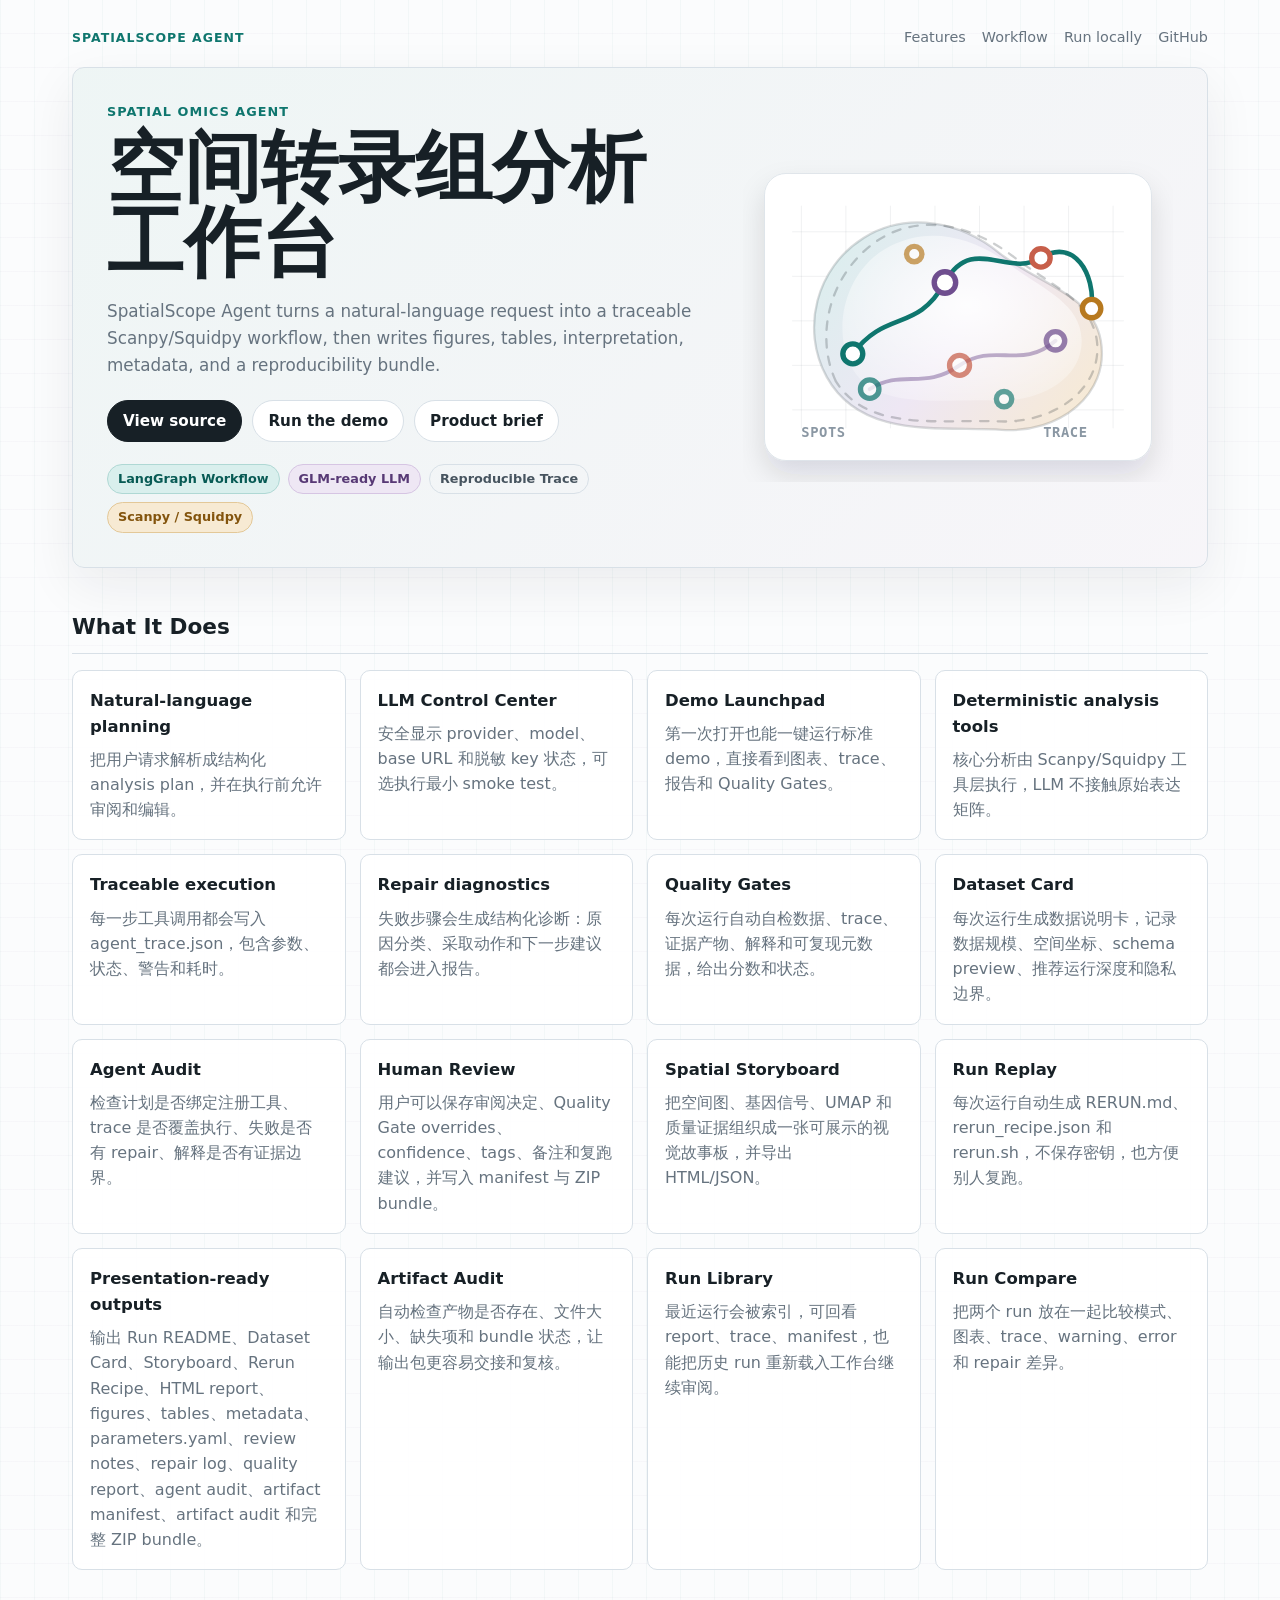
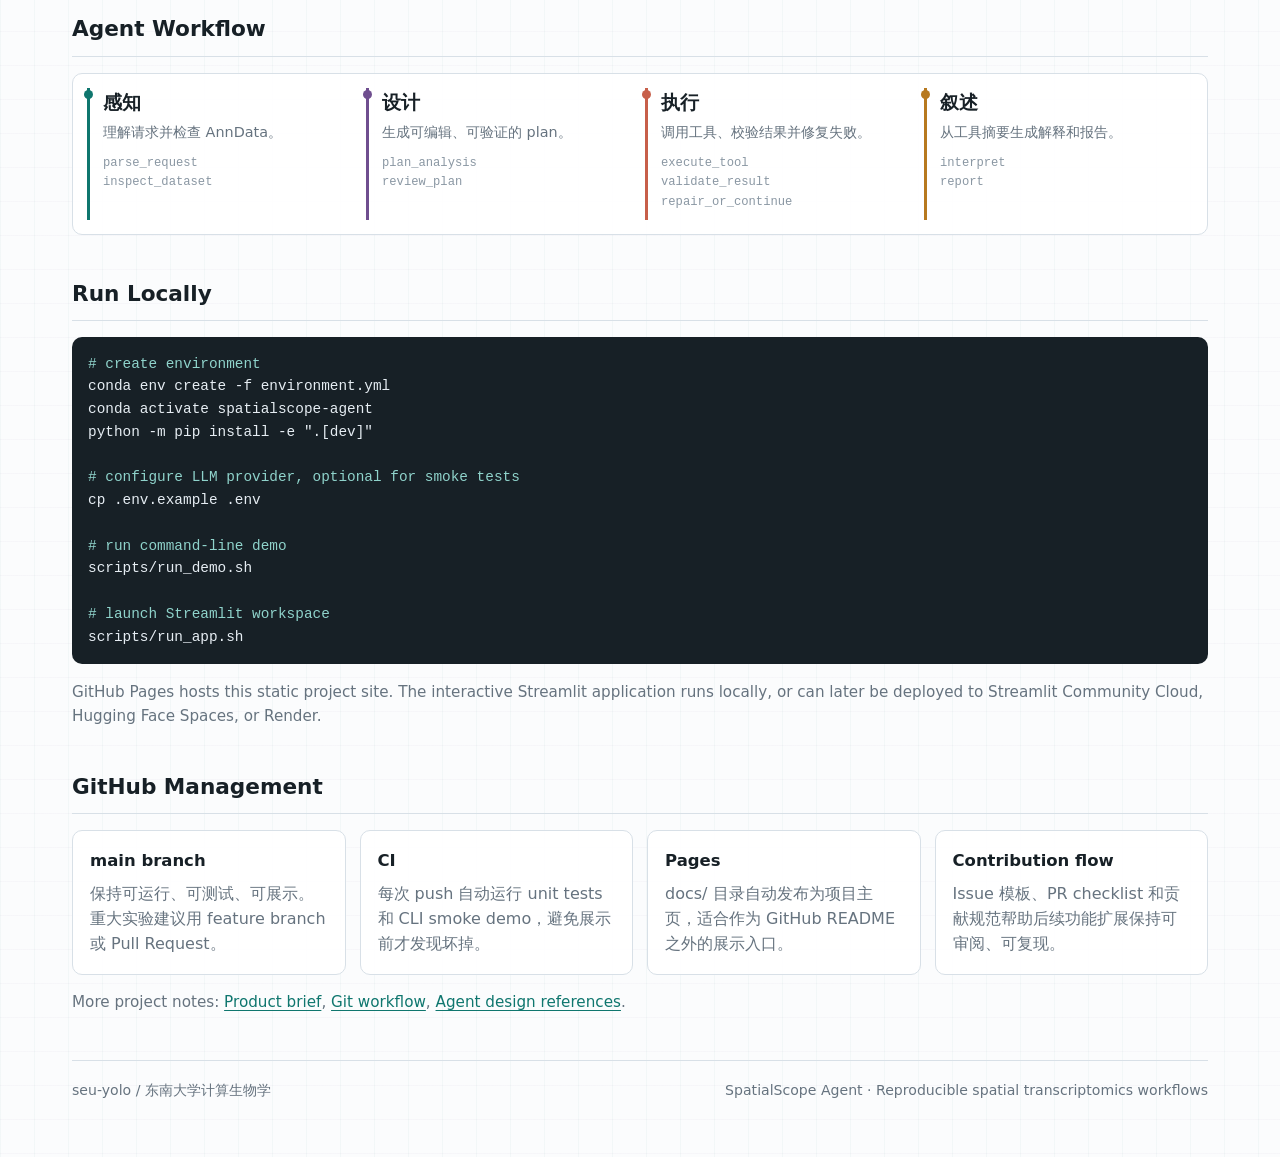
==== docs/index.html @ 1e702158 "feat: refactor spatialscope agent v2 runtime and ui" ====
<!doctype html>
<html lang="zh-CN">
<head>
  <meta charset="utf-8">
  <meta name="viewport" content="width=device-width, initial-scale=1">
  <title>SpatialScope Agent</title>
  <meta name="description" content="A LangGraph-orchestrated spatial transcriptomics analysis agent with reproducible reports and traceable workflows.">
  <link rel="stylesheet" href="assets/site.css">
</head>
<body>
  <main class="shell">
    <nav class="nav" aria-label="Primary navigation">
      <div class="brand">SpatialScope Agent</div>
      <div class="nav-links">
        <a href="#features">Features</a>
        <a href="#workflow">Workflow</a>
        <a href="#run">Run locally</a>
        <a href="https://github.com/seu-yolo/spatialscope-agent">GitHub</a>
      </div>
    </nav>

    <section class="hero">
      <div>
        <div class="kicker">Spatial Omics Agent</div>
        <h1>空间转录组分析工作台</h1>
        <p class="lead">
          SpatialScope Agent turns a natural-language request into a traceable Scanpy/Squidpy workflow,
          then writes figures, tables, interpretation, metadata, and a reproducibility bundle.
        </p>
        <div class="actions">
          <a class="button" href="https://github.com/seu-yolo/spatialscope-agent">View source</a>
          <a class="button secondary" href="#run">Run the demo</a>
          <a class="button secondary" href="PRODUCT_BRIEF.md">Product brief</a>
        </div>
        <div class="tag-wall" aria-label="Project tags">
          <span class="tag teal">LangGraph Workflow</span>
          <span class="tag plum">GLM-ready LLM</span>
          <span class="tag">Reproducible Trace</span>
          <span class="tag amber">Scanpy / Squidpy</span>
        </div>
      </div>
      <img class="atlas" src="assets/spatialscope-atlas.svg" alt="Spatial transcriptomics atlas illustration">
    </section>

    <section class="section" id="features">
      <div class="section-title">What It Does</div>
      <div class="grid">
        <article class="card">
          <h3>Natural-language planning</h3>
          <p>把用户请求解析成结构化 analysis plan，并在执行前允许审阅和编辑。</p>
        </article>
        <article class="card">
          <h3>LLM Control Center</h3>
          <p>安全显示 provider、model、base URL 和脱敏 key 状态，可选执行最小 smoke test。</p>
        </article>
        <article class="card">
          <h3>Demo Launchpad</h3>
          <p>第一次打开也能一键运行标准 demo，直接看到图表、trace、报告和 Quality Gates。</p>
        </article>
        <article class="card">
          <h3>Deterministic analysis tools</h3>
          <p>核心分析由 Scanpy/Squidpy 工具层执行，LLM 不接触原始表达矩阵。</p>
        </article>
        <article class="card">
          <h3>Traceable execution</h3>
          <p>每一步工具调用都会写入 agent_trace.json，包含参数、状态、警告和耗时。</p>
        </article>
        <article class="card">
          <h3>Repair diagnostics</h3>
          <p>失败步骤会生成结构化诊断：原因分类、采取动作和下一步建议都会进入报告。</p>
        </article>
        <article class="card">
          <h3>Quality Gates</h3>
          <p>每次运行自动自检数据、trace、证据产物、解释和可复现元数据，给出分数和状态。</p>
        </article>
        <article class="card">
          <h3>Dataset Card</h3>
          <p>每次运行生成数据说明卡，记录数据规模、空间坐标、schema preview、推荐运行深度和隐私边界。</p>
        </article>
        <article class="card">
          <h3>Agent Audit</h3>
          <p>检查计划是否绑定注册工具、trace 是否覆盖执行、失败是否有 repair、解释是否有证据边界。</p>
        </article>
        <article class="card">
          <h3>Human Review</h3>
          <p>用户可以保存审阅决定、Quality Gate overrides、confidence、tags、备注和复跑建议，并写入 manifest 与 ZIP bundle。</p>
        </article>
        <article class="card">
          <h3>Spatial Storyboard</h3>
          <p>把空间图、基因信号、UMAP 和质量证据组织成一张可展示的视觉故事板，并导出 HTML/JSON。</p>
        </article>
        <article class="card">
          <h3>Run Replay</h3>
          <p>每次运行自动生成 RERUN.md、rerun_recipe.json 和 rerun.sh，不保存密钥，也方便别人复跑。</p>
        </article>
        <article class="card">
          <h3>Presentation-ready outputs</h3>
          <p>输出 Run README、Dataset Card、Storyboard、Rerun Recipe、HTML report、figures、tables、metadata、parameters.yaml、review notes、repair log、quality report、agent audit、artifact manifest、artifact audit 和完整 ZIP bundle。</p>
        </article>
        <article class="card">
          <h3>Artifact Audit</h3>
          <p>自动检查产物是否存在、文件大小、缺失项和 bundle 状态，让输出包更容易交接和复核。</p>
        </article>
        <article class="card">
          <h3>Run Library</h3>
          <p>最近运行会被索引，可回看 report、trace、manifest，也能把历史 run 重新载入工作台继续审阅。</p>
        </article>
        <article class="card">
          <h3>Run Compare</h3>
          <p>把两个 run 放在一起比较模式、图表、trace、warning、error 和 repair 差异。</p>
        </article>
      </div>
    </section>

    <section class="section" id="workflow">
      <div class="section-title">Agent Workflow</div>
      <div class="workflow">
        <article class="phase sense">
          <h3>感知</h3>
          <p>理解请求并检查 AnnData。</p>
          <code>parse_request</code>
          <code>inspect_dataset</code>
        </article>
        <article class="phase design">
          <h3>设计</h3>
          <p>生成可编辑、可验证的 plan。</p>
          <code>plan_analysis</code>
          <code>review_plan</code>
        </article>
        <article class="phase act">
          <h3>执行</h3>
          <p>调用工具、校验结果并修复失败。</p>
          <code>execute_tool</code>
          <code>validate_result</code>
          <code>repair_or_continue</code>
        </article>
        <article class="phase tell">
          <h3>叙述</h3>
          <p>从工具摘要生成解释和报告。</p>
          <code>interpret</code>
          <code>report</code>
        </article>
      </div>
    </section>

    <section class="section" id="run">
      <div class="section-title">Run Locally</div>
      <pre class="commands"><span># create environment</span>
conda env create -f environment.yml
conda activate spatialscope-agent
python -m pip install -e ".[dev]"

<span># configure LLM provider, optional for smoke tests</span>
cp .env.example .env

<span># run command-line demo</span>
scripts/run_demo.sh

<span># launch Streamlit workspace</span>
scripts/run_app.sh</pre>
      <p class="note">
        GitHub Pages hosts this static project site. The interactive Streamlit application runs locally,
        or can later be deployed to Streamlit Community Cloud, Hugging Face Spaces, or Render.
      </p>
    </section>

    <section class="section">
      <div class="section-title">GitHub Management</div>
      <div class="grid">
        <article class="card">
          <h3>main branch</h3>
          <p>保持可运行、可测试、可展示。重大实验建议用 feature branch 或 Pull Request。</p>
        </article>
        <article class="card">
          <h3>CI</h3>
          <p>每次 push 自动运行 unit tests 和 CLI smoke demo，避免展示前才发现坏掉。</p>
        </article>
        <article class="card">
          <h3>Pages</h3>
          <p>docs/ 目录自动发布为项目主页，适合作为 GitHub README 之外的展示入口。</p>
        </article>
        <article class="card">
          <h3>Contribution flow</h3>
          <p>Issue 模板、PR checklist 和贡献规范帮助后续功能扩展保持可审阅、可复现。</p>
        </article>
      </div>
      <p class="note">
        More project notes:
        <a href="PRODUCT_BRIEF.md">Product brief</a>,
        <a href="GIT_WORKFLOW.md">Git workflow</a>,
        <a href="AGENT_DESIGN_REFERENCES.md">Agent design references</a>.
      </p>
    </section>

    <footer class="footer">
      <span>seu-yolo / 东南大学计算生物学</span>
      <span>SpatialScope Agent · Reproducible spatial transcriptomics workflows</span>
    </footer>
  </main>
</body>
</html>
---- docs/assets/site.css ----
:root {
  --ink: #172026;
  --muted: #66737f;
  --soft: #8a97a3;
  --line: #d8e0e7;
  --surface: #f7f9fb;
  --teal: #0f766e;
  --teal-soft: #d9efed;
  --plum: #6f4e8f;
  --plum-soft: #eee7f4;
  --amber: #b7791f;
  --amber-soft: #f7ead3;
  --coral: #c75f4a;
}

* {
  box-sizing: border-box;
}

body {
  margin: 0;
  color: var(--ink);
  background:
    linear-gradient(90deg, rgba(15, 118, 110, 0.035) 1px, transparent 1px),
    linear-gradient(0deg, rgba(111, 78, 143, 0.03) 1px, transparent 1px),
    #fbfcfd;
  background-size: 34px 34px;
  font-family: "PingFang SC", "Noto Sans CJK SC", "Microsoft YaHei", Inter, ui-sans-serif, system-ui, -apple-system, BlinkMacSystemFont, "Segoe UI", sans-serif;
  line-height: 1.58;
}

a {
  color: var(--teal);
  text-decoration-thickness: 1px;
  text-underline-offset: 3px;
}

.shell {
  margin: 0 auto;
  max-width: 1180px;
  padding: 26px 22px 56px;
}

.nav {
  align-items: center;
  display: flex;
  gap: 14px;
  justify-content: space-between;
  margin-bottom: 18px;
}

.brand {
  color: var(--teal);
  font-size: 0.78rem;
  font-weight: 800;
  letter-spacing: 0.08em;
  text-transform: uppercase;
}

.nav-links {
  display: flex;
  flex-wrap: wrap;
  gap: 10px 16px;
  justify-content: flex-end;
}

.nav-links a {
  color: var(--muted);
  font-size: 0.9rem;
  text-decoration: none;
}

.hero {
  align-items: center;
  background:
    linear-gradient(135deg, rgba(15, 118, 110, 0.07), rgba(111, 78, 143, 0.055)),
    rgba(255, 255, 255, 0.97);
  border: 1px solid var(--line);
  border-radius: 12px;
  box-shadow: 0 18px 52px rgba(23, 32, 38, 0.07);
  display: grid;
  gap: 32px;
  grid-template-columns: minmax(0, 1fr) minmax(280px, 430px);
  padding: 34px;
}

.kicker {
  color: var(--teal);
  font-size: 0.8rem;
  font-weight: 800;
  letter-spacing: 0.08em;
  margin-bottom: 8px;
  text-transform: uppercase;
}

h1 {
  font-size: clamp(2.45rem, 6vw, 5.3rem);
  letter-spacing: 0;
  line-height: 0.98;
  margin: 0;
}

.lead {
  color: var(--muted);
  font-size: 1.05rem;
  margin: 18px 0 0;
  max-width: 760px;
}

.actions {
  display: flex;
  flex-wrap: wrap;
  gap: 10px;
  margin-top: 22px;
}

.button {
  align-items: center;
  background: var(--ink);
  border: 1px solid var(--ink);
  border-radius: 999px;
  color: #fff;
  display: inline-flex;
  font-size: 0.95rem;
  font-weight: 740;
  min-height: 40px;
  padding: 8px 15px;
  text-decoration: none;
}

.button.secondary {
  background: #fff;
  border-color: var(--line);
  color: var(--ink);
}

.tag-wall {
  display: flex;
  flex-wrap: wrap;
  gap: 8px;
  margin-top: 22px;
}

.tag {
  border: 1px solid var(--line);
  border-radius: 999px;
  color: #47545f;
  display: inline-block;
  font-size: 0.8rem;
  font-weight: 700;
  padding: 4px 10px;
}

.tag.teal { background: var(--teal-soft); border-color: #afd8d4; color: #075a54; }
.tag.plum { background: var(--plum-soft); border-color: #d6c5e3; color: #573975; }
.tag.amber { background: var(--amber-soft); border-color: #e3c898; color: #83540d; }

.atlas {
  width: 100%;
}

.section {
  margin-top: 42px;
}

.section-title {
  border-bottom: 1px solid var(--line);
  font-size: 1.35rem;
  font-weight: 800;
  margin-bottom: 16px;
  padding-bottom: 9px;
}

.grid {
  display: grid;
  gap: 14px;
  grid-template-columns: repeat(auto-fit, minmax(240px, 1fr));
}

.card {
  background: rgba(255, 255, 255, 0.94);
  border: 1px solid var(--line);
  border-radius: 10px;
  padding: 17px;
}

.card h3 {
  font-size: 1.03rem;
  margin: 0 0 7px;
}

.card p {
  color: var(--muted);
  margin: 0;
}

.workflow {
  background: rgba(255, 255, 255, 0.94);
  border: 1px solid var(--line);
  border-radius: 10px;
  display: grid;
  gap: 10px;
  grid-template-columns: repeat(auto-fit, minmax(190px, 1fr));
  padding: 14px;
}

.phase {
  border-left: 3px solid var(--phase, var(--teal));
  min-height: 132px;
  padding-left: 13px;
  position: relative;
}

.phase::before {
  background: var(--phase, var(--teal));
  border-radius: 999px;
  content: "";
  height: 9px;
  left: -6px;
  position: absolute;
  top: 2px;
  width: 9px;
}

.phase h3 {
  margin: 0 0 4px;
}

.phase p {
  color: var(--muted);
  font-size: 0.9rem;
  margin: 0 0 10px;
}

.phase code {
  color: var(--soft);
  display: block;
  font-size: 0.76rem;
  line-height: 1.6;
}

.phase.sense { --phase: var(--teal); }
.phase.design { --phase: var(--plum); }
.phase.act { --phase: var(--coral); }
.phase.tell { --phase: var(--amber); }

.commands {
  background: #172026;
  border-radius: 10px;
  color: #e6edf3;
  font-family: ui-monospace, SFMono-Regular, Menlo, Monaco, Consolas, monospace;
  font-size: 0.9rem;
  overflow-x: auto;
  padding: 16px;
}

.commands span {
  color: #8fd3cb;
}

.note {
  color: var(--muted);
  font-size: 0.95rem;
}

.footer {
  border-top: 1px solid var(--line);
  color: var(--muted);
  display: flex;
  flex-wrap: wrap;
  font-size: 0.88rem;
  gap: 10px 18px;
  justify-content: space-between;
  margin-top: 46px;
  padding-top: 18px;
}

@media (max-width: 760px) {
  .shell {
    padding: 18px 16px 44px;
  }

  .hero {
    grid-template-columns: 1fr;
    padding: 22px;
  }

  .nav {
    align-items: flex-start;
    flex-direction: column;
  }
}
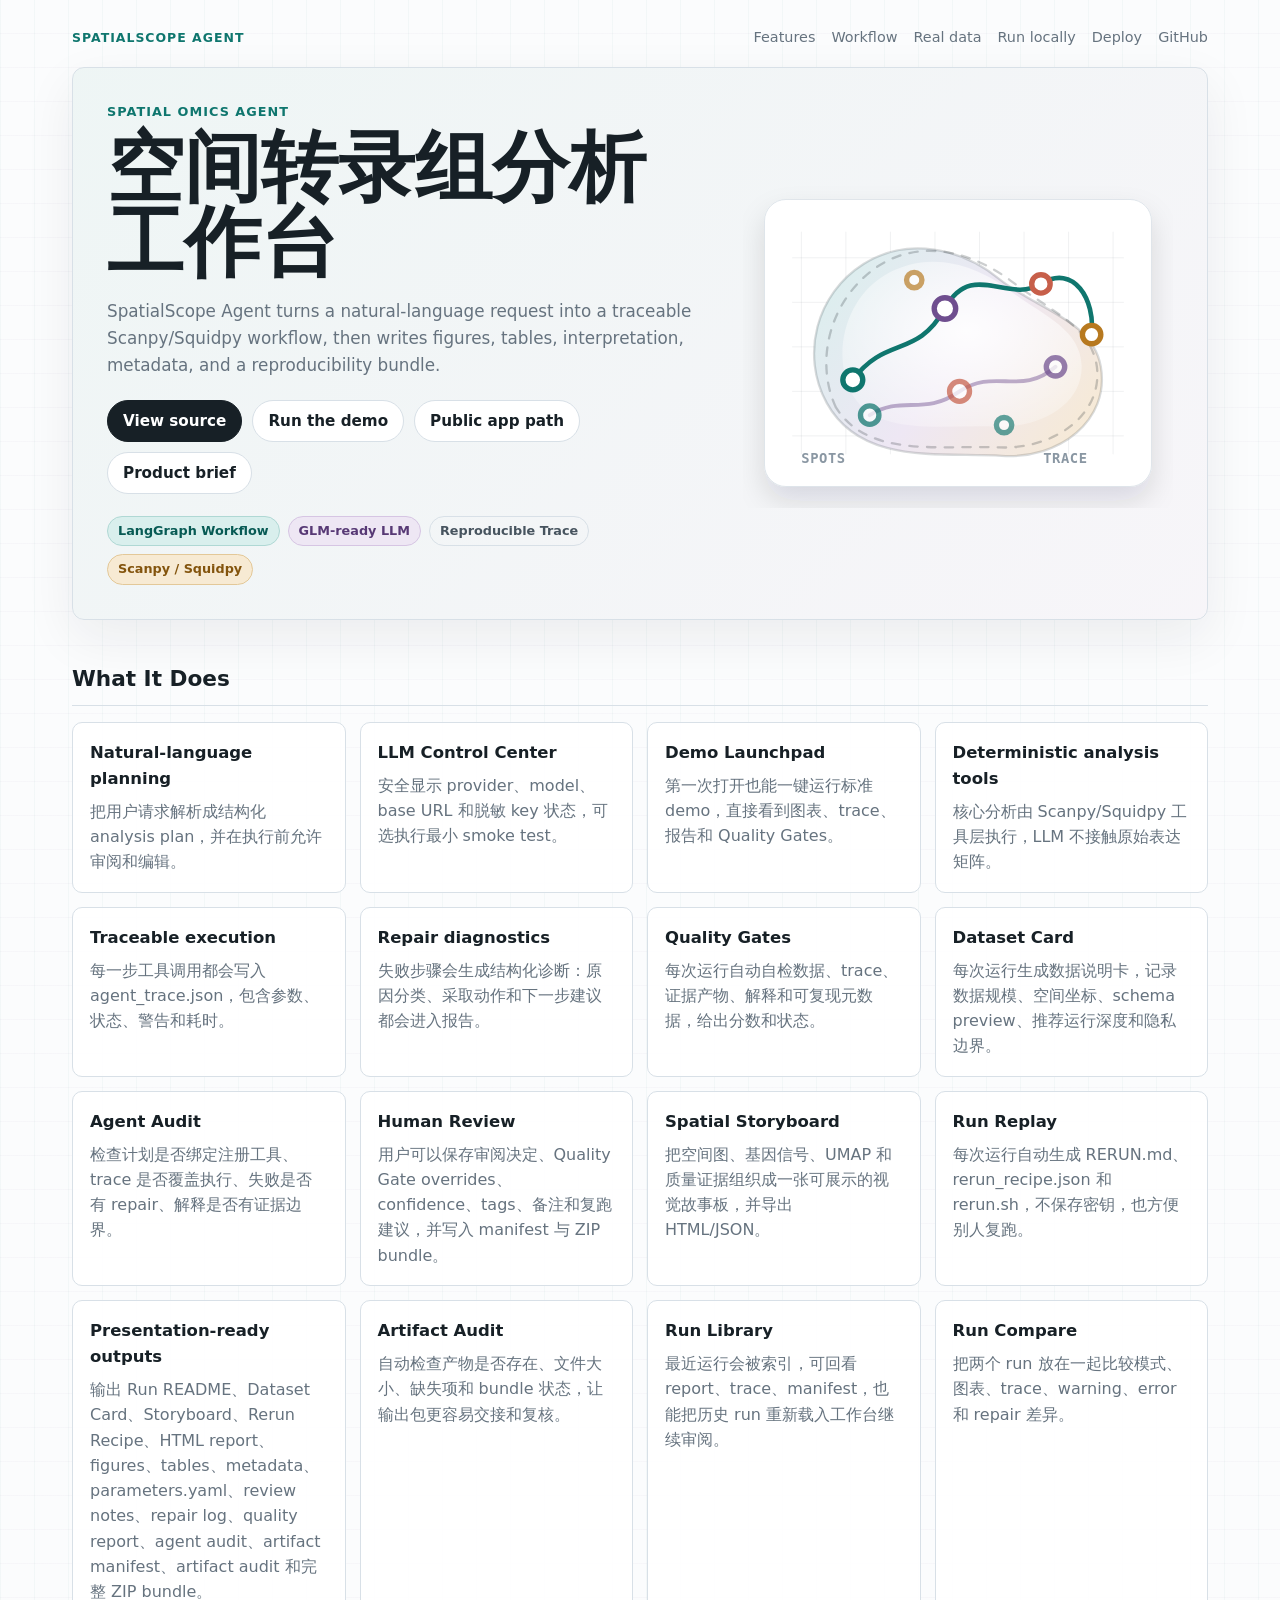
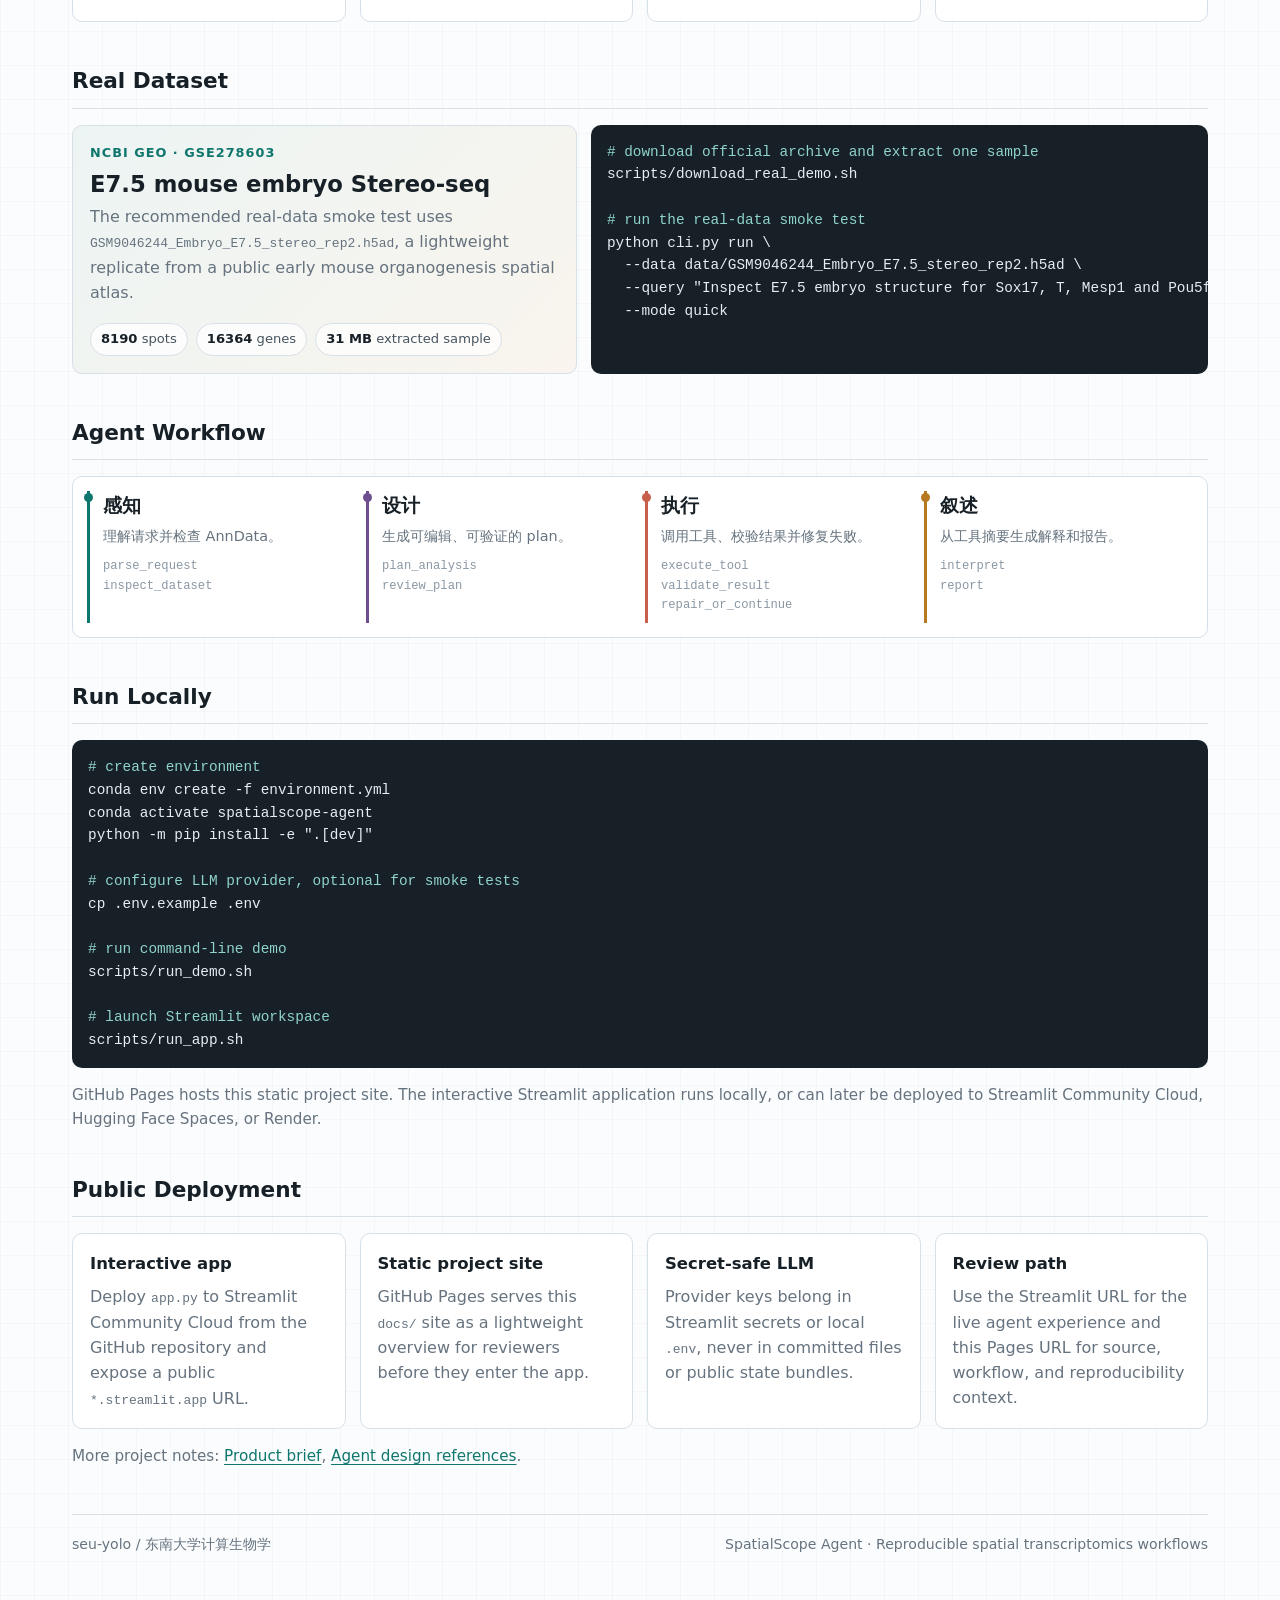
==== commit fd2e36f3: "feat: add real GEO data workflow" ====
--- a/docs/index.html
+++ b/docs/index.html
@@ -14,7 +14,9 @@
       <div class="nav-links">
         <a href="#features">Features</a>
         <a href="#workflow">Workflow</a>
+        <a href="#data">Real data</a>
         <a href="#run">Run locally</a>
+        <a href="#deploy">Deploy</a>
         <a href="https://github.com/seu-yolo/spatialscope-agent">GitHub</a>
       </div>
     </nav>
@@ -30,6 +32,7 @@
         <div class="actions">
           <a class="button" href="https://github.com/seu-yolo/spatialscope-agent">View source</a>
           <a class="button secondary" href="#run">Run the demo</a>
+          <a class="button secondary" href="#deploy">Public app path</a>
           <a class="button secondary" href="PRODUCT_BRIEF.md">Product brief</a>
         </div>
         <div class="tag-wall" aria-label="Project tags">
@@ -112,6 +115,34 @@
       </div>
     </section>
 
+    <section class="section" id="data">
+      <div class="section-title">Real Dataset</div>
+      <div class="split">
+        <article class="card accent-card">
+          <div class="kicker">NCBI GEO · GSE278603</div>
+          <h3>E7.5 mouse embryo Stereo-seq</h3>
+          <p>
+            The recommended real-data smoke test uses
+            <code>GSM9046244_Embryo_E7.5_stereo_rep2.h5ad</code>, a lightweight
+            replicate from a public early mouse organogenesis spatial atlas.
+          </p>
+          <div class="mini-metrics">
+            <span><strong>8190</strong> spots</span>
+            <span><strong>16364</strong> genes</span>
+            <span><strong>31 MB</strong> extracted sample</span>
+          </div>
+        </article>
+        <pre class="commands compact"><span># download official archive and extract one sample</span>
+scripts/download_real_demo.sh
+
+<span># run the real-data smoke test</span>
+python cli.py run \
+  --data data/GSM9046244_Embryo_E7.5_stereo_rep2.h5ad \
+  --query "Inspect E7.5 embryo structure for Sox17, T, Mesp1 and Pou5f1." \
+  --mode quick</pre>
+      </div>
+    </section>
+
     <section class="section" id="workflow">
       <div class="section-title">Agent Workflow</div>
       <div class="workflow">
@@ -164,30 +195,29 @@
       </p>
     </section>
 
-    <section class="section">
-      <div class="section-title">GitHub Management</div>
+    <section class="section" id="deploy">
+      <div class="section-title">Public Deployment</div>
       <div class="grid">
         <article class="card">
-          <h3>main branch</h3>
-          <p>保持可运行、可测试、可展示。重大实验建议用 feature branch 或 Pull Request。</p>
-        </article>
-        <article class="card">
-          <h3>CI</h3>
-          <p>每次 push 自动运行 unit tests 和 CLI smoke demo，避免展示前才发现坏掉。</p>
-        </article>
-        <article class="card">
-          <h3>Pages</h3>
-          <p>docs/ 目录自动发布为项目主页，适合作为 GitHub README 之外的展示入口。</p>
-        </article>
-        <article class="card">
-          <h3>Contribution flow</h3>
-          <p>Issue 模板、PR checklist 和贡献规范帮助后续功能扩展保持可审阅、可复现。</p>
+          <h3>Interactive app</h3>
+          <p>Deploy <code>app.py</code> to Streamlit Community Cloud from the GitHub repository and expose a public <code>*.streamlit.app</code> URL.</p>
+        </article>
+        <article class="card">
+          <h3>Static project site</h3>
+          <p>GitHub Pages serves this <code>docs/</code> site as a lightweight overview for reviewers before they enter the app.</p>
+        </article>
+        <article class="card">
+          <h3>Secret-safe LLM</h3>
+          <p>Provider keys belong in Streamlit secrets or local <code>.env</code>, never in committed files or public state bundles.</p>
+        </article>
+        <article class="card">
+          <h3>Review path</h3>
+          <p>Use the Streamlit URL for the live agent experience and this Pages URL for source, workflow, and reproducibility context.</p>
         </article>
       </div>
       <p class="note">
         More project notes:
         <a href="PRODUCT_BRIEF.md">Product brief</a>,
-        <a href="GIT_WORKFLOW.md">Git workflow</a>,
         <a href="AGENT_DESIGN_REFERENCES.md">Agent design references</a>.
       </p>
     </section>
--- a/docs/assets/site.css
+++ b/docs/assets/site.css
@@ -194,6 +194,44 @@
   margin: 0;
 }
 
+.split {
+  align-items: stretch;
+  display: grid;
+  gap: 14px;
+  grid-template-columns: minmax(260px, 0.9fr) minmax(320px, 1.1fr);
+}
+
+.accent-card {
+  background:
+    linear-gradient(135deg, rgba(15, 118, 110, 0.08), rgba(183, 121, 31, 0.08)),
+    rgba(255, 255, 255, 0.96);
+}
+
+.accent-card h3 {
+  font-size: 1.42rem;
+  line-height: 1.15;
+}
+
+.mini-metrics {
+  display: flex;
+  flex-wrap: wrap;
+  gap: 8px;
+  margin-top: 18px;
+}
+
+.mini-metrics span {
+  background: rgba(255, 255, 255, 0.72);
+  border: 1px solid var(--line);
+  border-radius: 999px;
+  color: #47545f;
+  font-size: 0.82rem;
+  padding: 5px 10px;
+}
+
+.mini-metrics strong {
+  color: var(--ink);
+}
+
 .workflow {
   background: rgba(255, 255, 255, 0.94);
   border: 1px solid var(--line);
@@ -254,6 +292,11 @@
   padding: 16px;
 }
 
+.commands.compact {
+  margin: 0;
+  min-height: 100%;
+}
+
 .commands span {
   color: #8fd3cb;
 }
@@ -285,6 +328,10 @@
     padding: 22px;
   }
 
+  .split {
+    grid-template-columns: 1fr;
+  }
+
   .nav {
     align-items: flex-start;
     flex-direction: column;
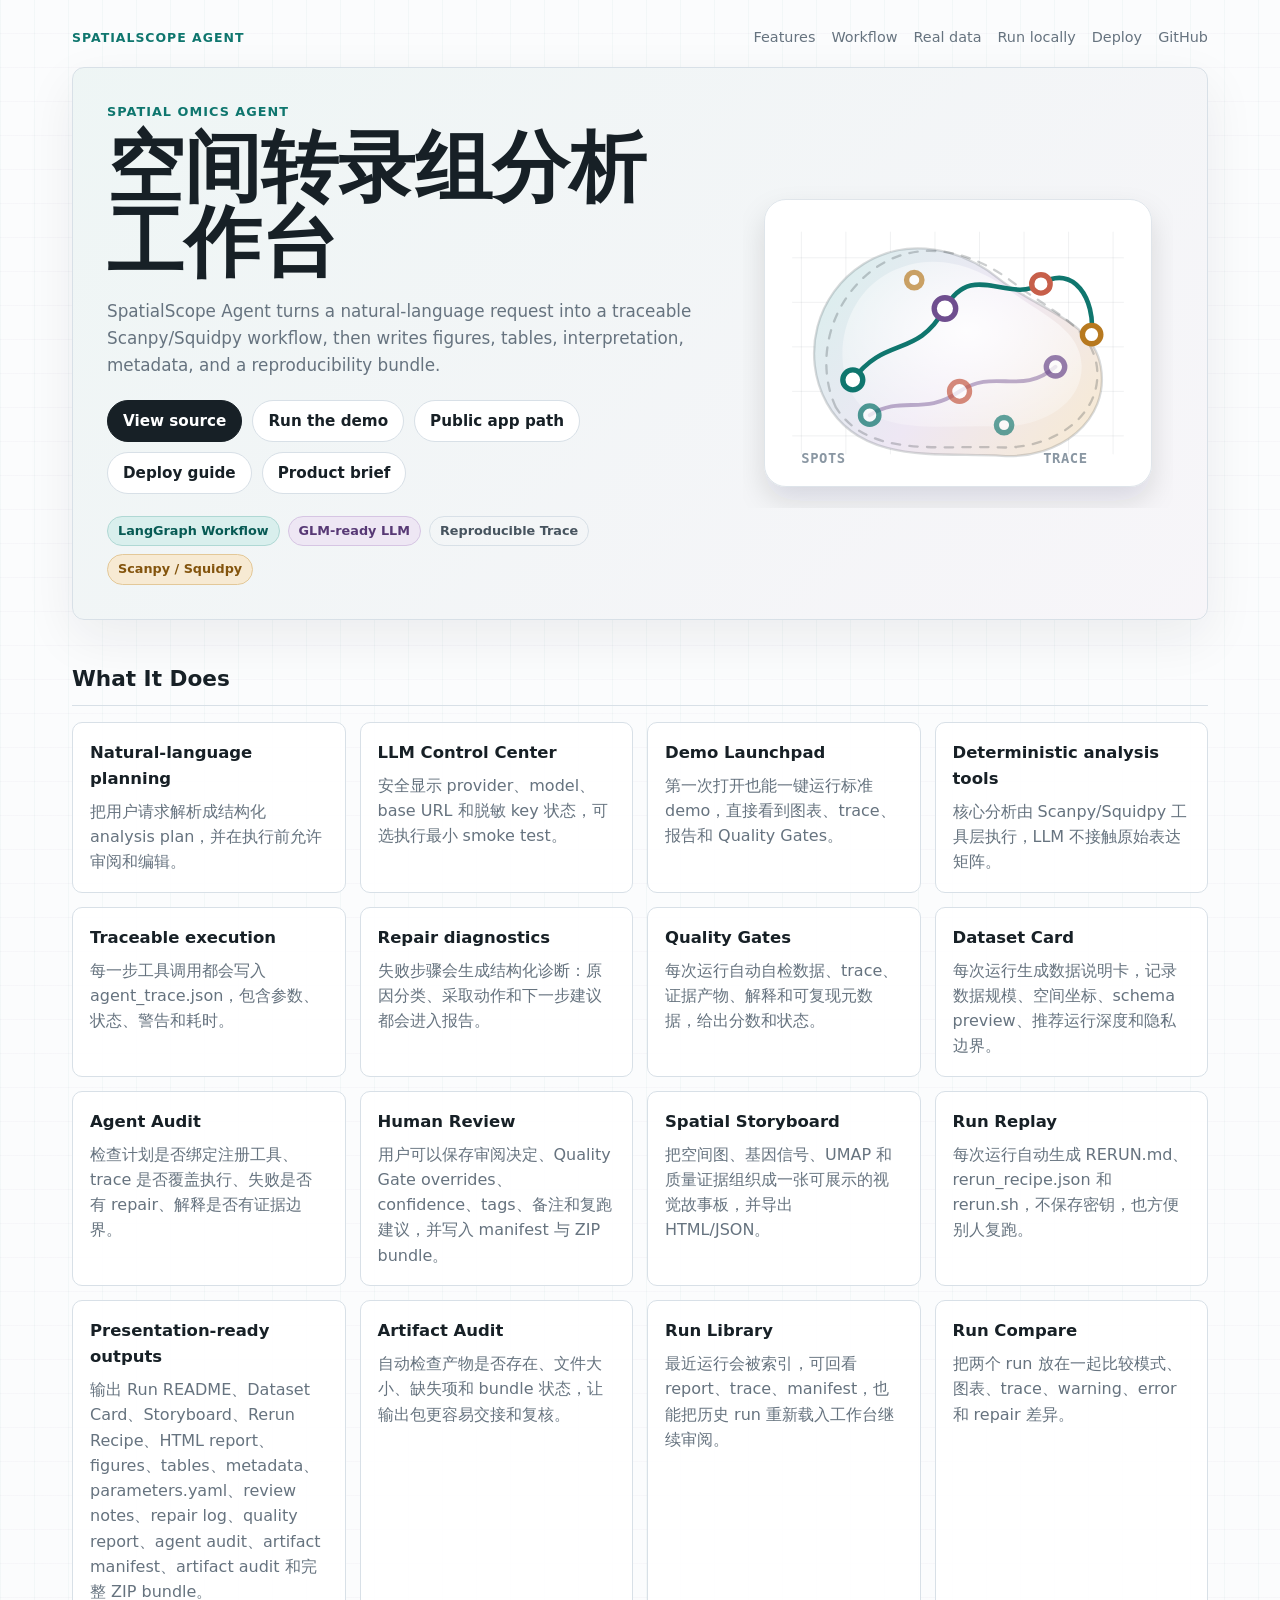
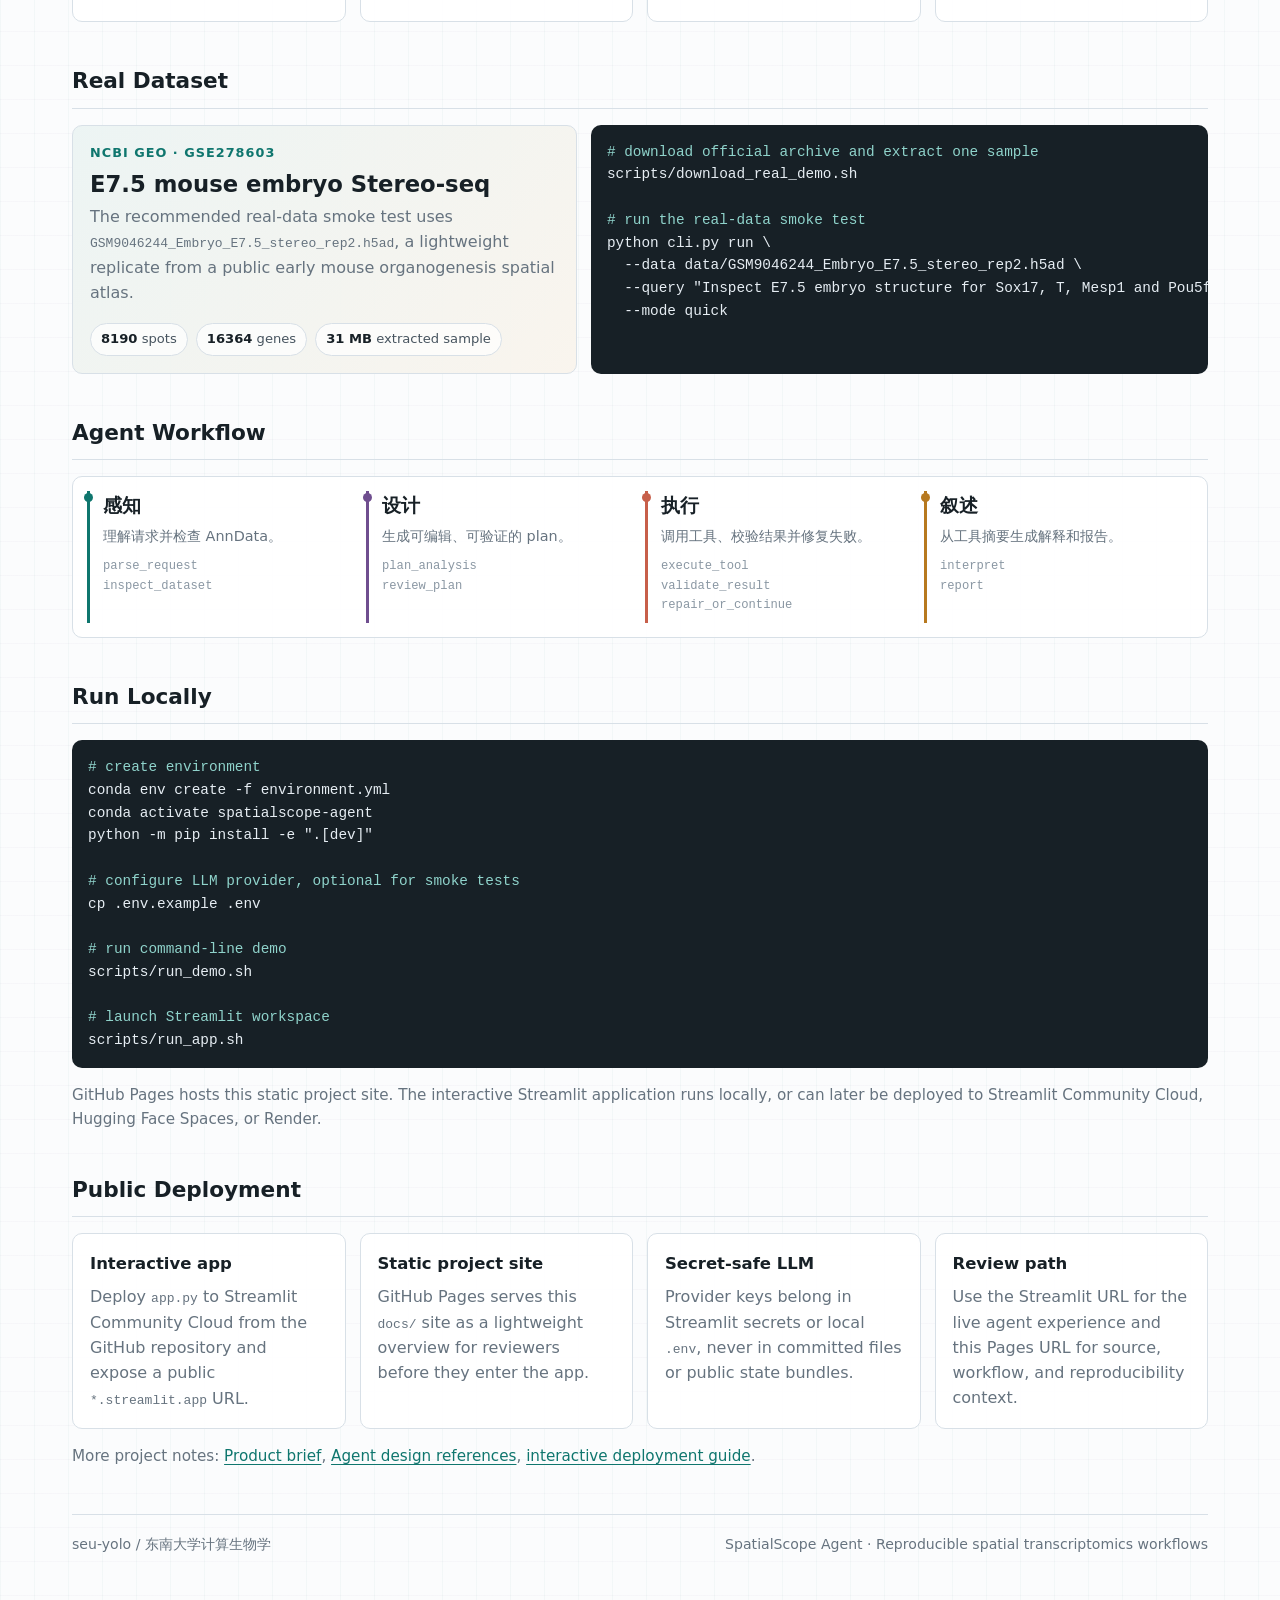
==== commit f63c62b8: "docs: add streamlit deployment guide" ====
--- a/docs/index.html
+++ b/docs/index.html
@@ -33,6 +33,7 @@
           <a class="button" href="https://github.com/seu-yolo/spatialscope-agent">View source</a>
           <a class="button secondary" href="#run">Run the demo</a>
           <a class="button secondary" href="#deploy">Public app path</a>
+          <a class="button secondary" href="https://github.com/seu-yolo/spatialscope-agent/blob/main/DEPLOYMENT.md">Deploy guide</a>
           <a class="button secondary" href="PRODUCT_BRIEF.md">Product brief</a>
         </div>
         <div class="tag-wall" aria-label="Project tags">
@@ -218,7 +219,8 @@
       <p class="note">
         More project notes:
         <a href="PRODUCT_BRIEF.md">Product brief</a>,
-        <a href="AGENT_DESIGN_REFERENCES.md">Agent design references</a>.
+        <a href="AGENT_DESIGN_REFERENCES.md">Agent design references</a>,
+        <a href="https://github.com/seu-yolo/spatialscope-agent/blob/main/DEPLOYMENT.md">interactive deployment guide</a>.
       </p>
     </section>
 
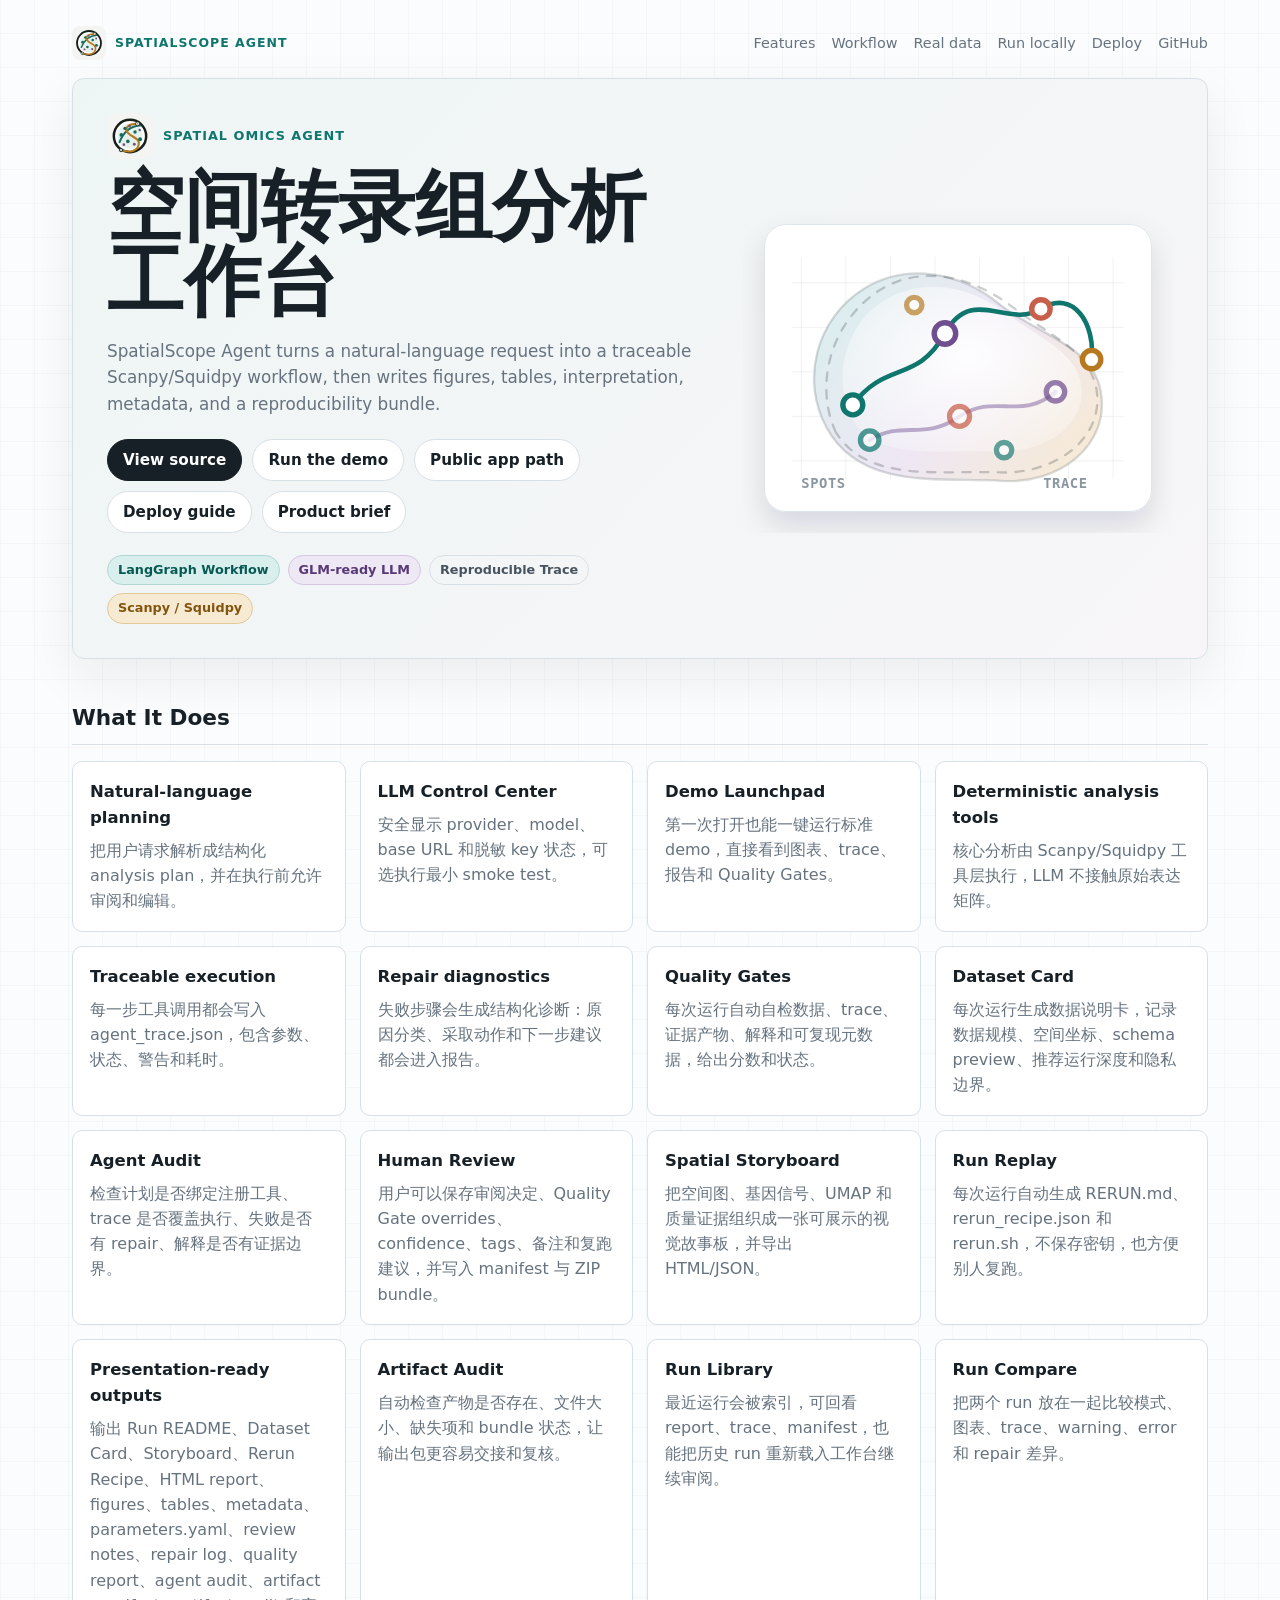
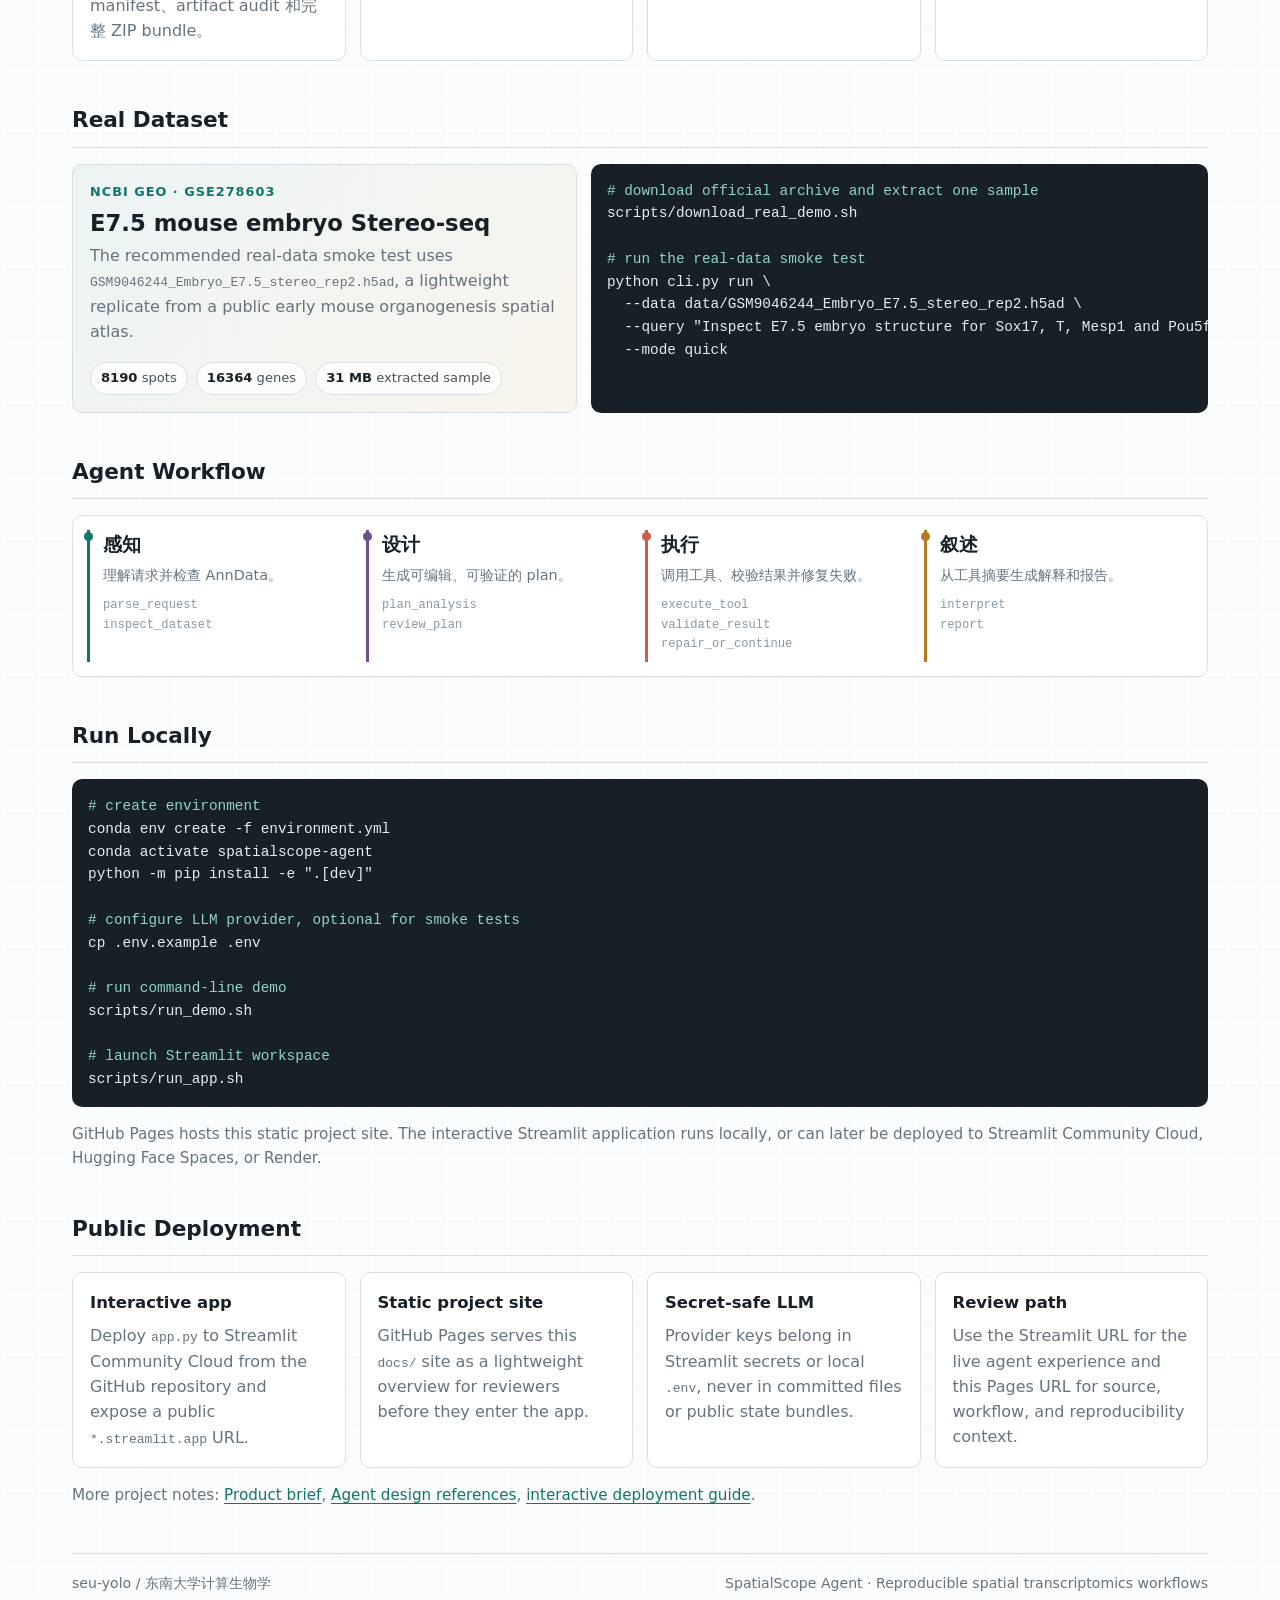
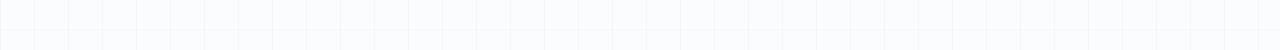
==== commit 0b6019fa: "design: add spatialscope logo mark" ====
--- a/docs/index.html
+++ b/docs/index.html
@@ -5,12 +5,13 @@
   <meta name="viewport" content="width=device-width, initial-scale=1">
   <title>SpatialScope Agent</title>
   <meta name="description" content="A LangGraph-orchestrated spatial transcriptomics analysis agent with reproducible reports and traceable workflows.">
+  <link rel="icon" href="assets/spatialscope-logo.svg" type="image/svg+xml">
   <link rel="stylesheet" href="assets/site.css">
 </head>
 <body>
   <main class="shell">
     <nav class="nav" aria-label="Primary navigation">
-      <div class="brand">SpatialScope Agent</div>
+      <div class="brand"><img src="assets/spatialscope-logo.svg" alt="">SpatialScope Agent</div>
       <div class="nav-links">
         <a href="#features">Features</a>
         <a href="#workflow">Workflow</a>
@@ -23,7 +24,7 @@
 
     <section class="hero">
       <div>
-        <div class="kicker">Spatial Omics Agent</div>
+        <div class="hero-mark"><img src="assets/spatialscope-logo.svg" alt="">Spatial Omics Agent</div>
         <h1>空间转录组分析工作台</h1>
         <p class="lead">
           SpatialScope Agent turns a natural-language request into a traceable Scanpy/Squidpy workflow,
--- a/docs/assets/site.css
+++ b/docs/assets/site.css
@@ -50,11 +50,19 @@
 }
 
 .brand {
+  align-items: center;
   color: var(--teal);
+  display: flex;
   font-size: 0.78rem;
   font-weight: 800;
+  gap: 9px;
   letter-spacing: 0.08em;
   text-transform: uppercase;
+}
+
+.brand img {
+  height: 34px;
+  width: 34px;
 }
 
 .nav-links {
@@ -91,6 +99,23 @@
   letter-spacing: 0.08em;
   margin-bottom: 8px;
   text-transform: uppercase;
+}
+
+.hero-mark {
+  align-items: center;
+  color: var(--teal);
+  display: flex;
+  font-size: 0.8rem;
+  font-weight: 800;
+  gap: 10px;
+  letter-spacing: 0.08em;
+  margin-bottom: 10px;
+  text-transform: uppercase;
+}
+
+.hero-mark img {
+  height: 46px;
+  width: 46px;
 }
 
 h1 {
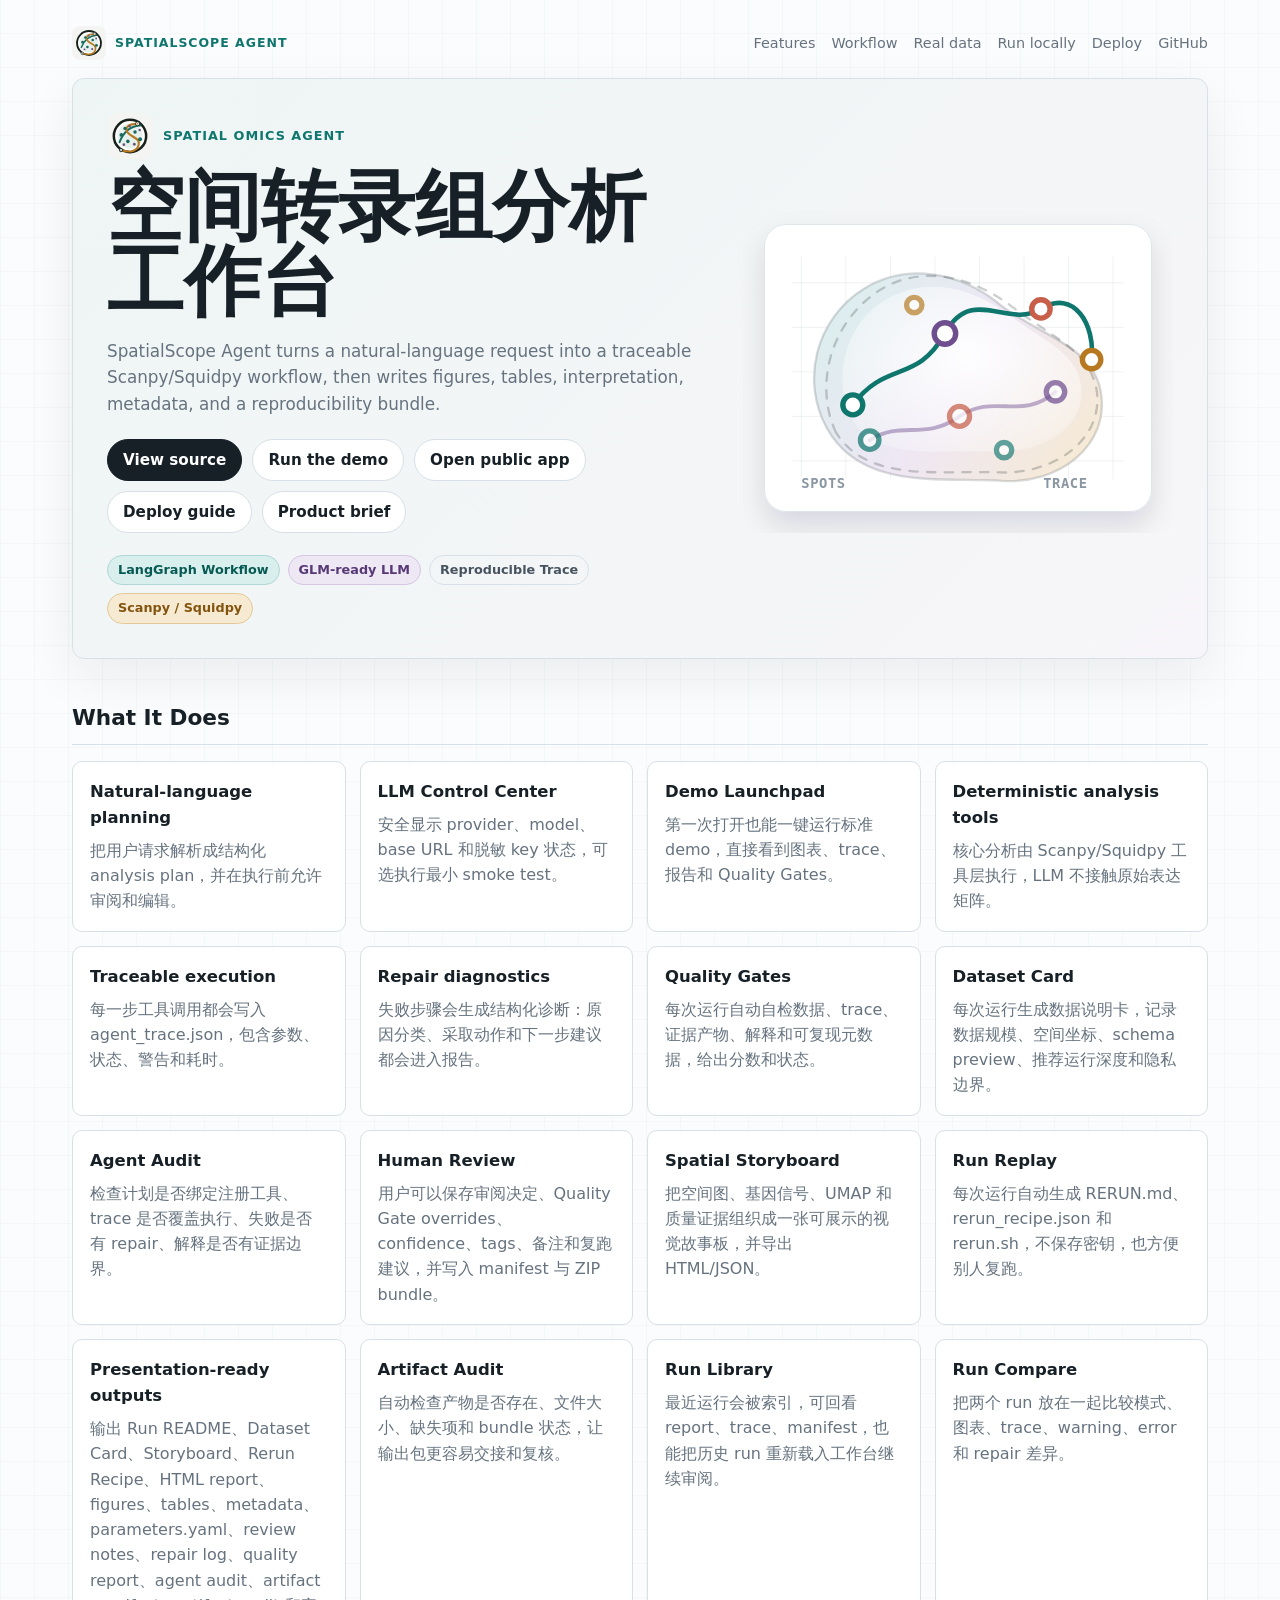
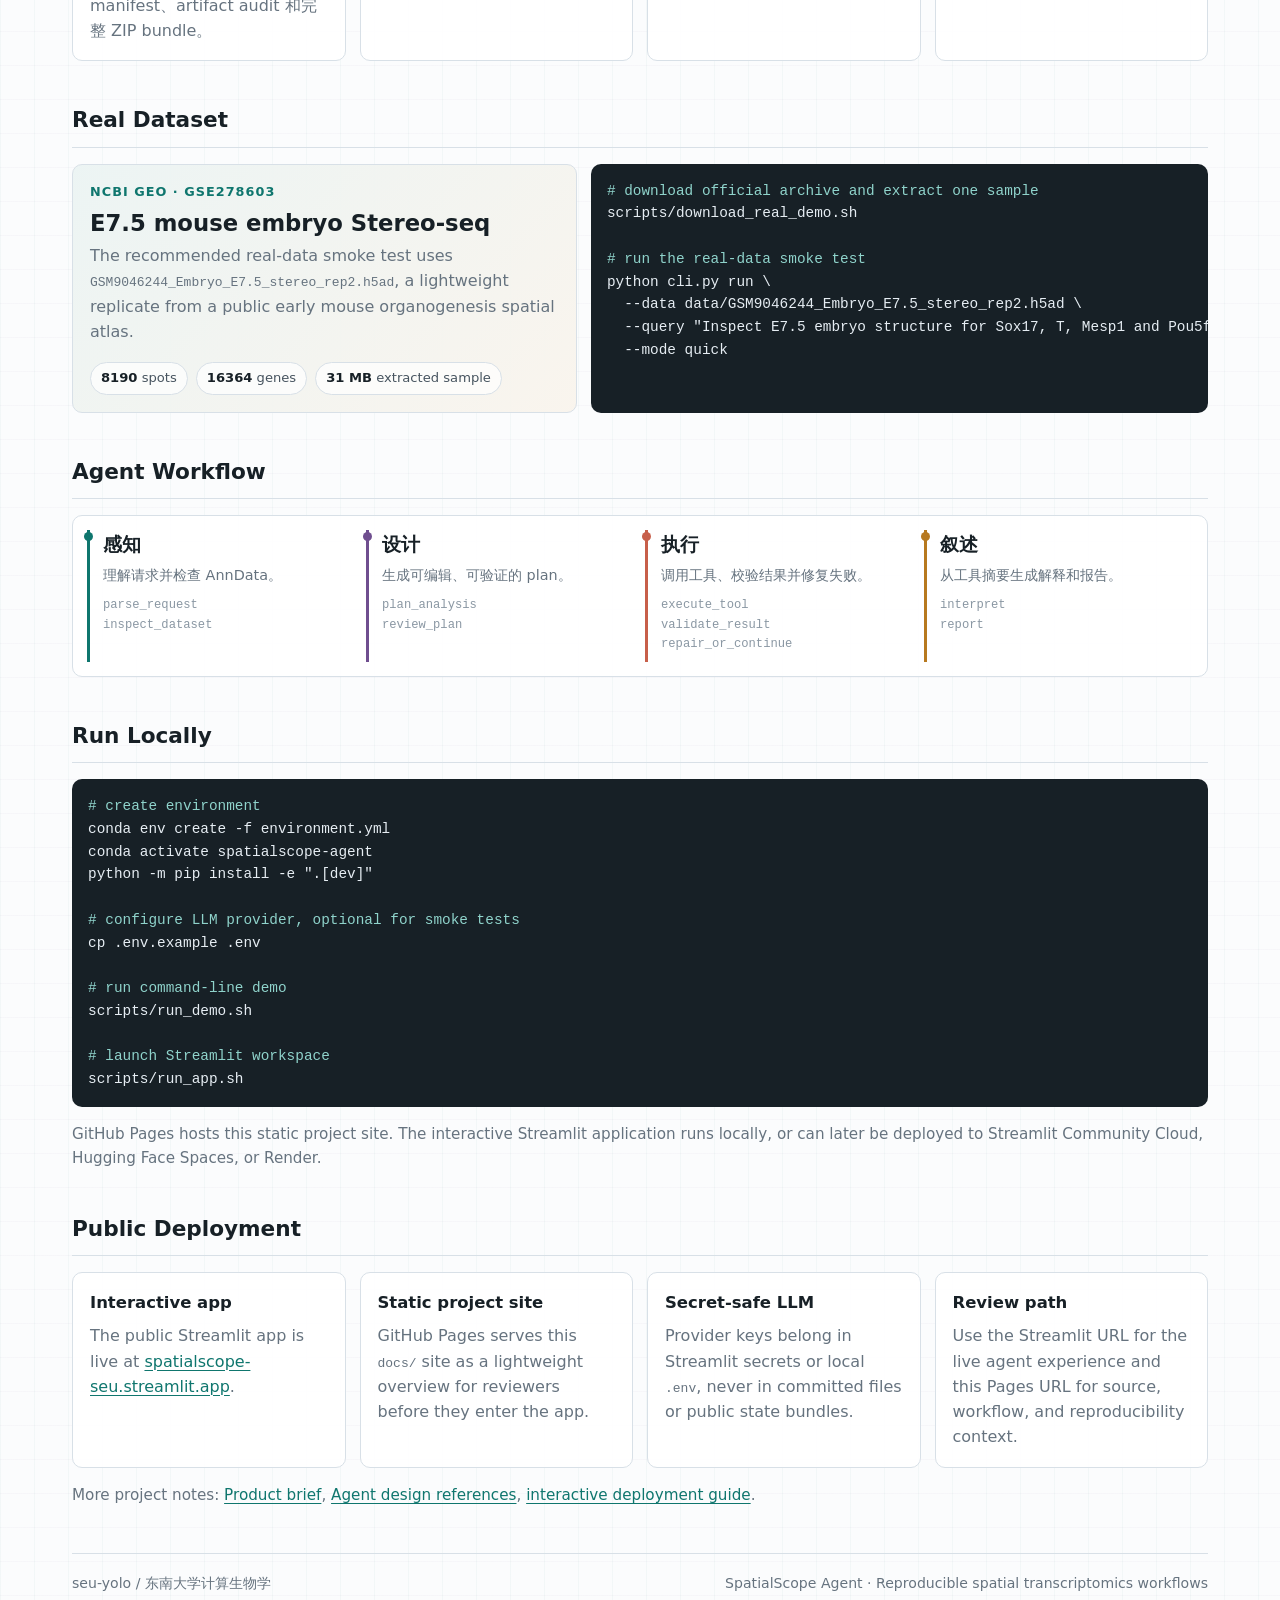
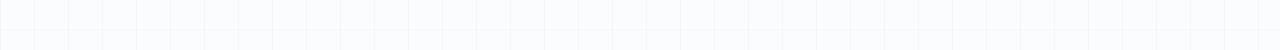
==== commit 3992f4ea: "fix: make hosted demo data robust" ====
--- a/docs/index.html
+++ b/docs/index.html
@@ -33,7 +33,7 @@
         <div class="actions">
           <a class="button" href="https://github.com/seu-yolo/spatialscope-agent">View source</a>
           <a class="button secondary" href="#run">Run the demo</a>
-          <a class="button secondary" href="#deploy">Public app path</a>
+          <a class="button secondary" href="https://spatialscope-seu.streamlit.app/">Open public app</a>
           <a class="button secondary" href="https://github.com/seu-yolo/spatialscope-agent/blob/main/DEPLOYMENT.md">Deploy guide</a>
           <a class="button secondary" href="PRODUCT_BRIEF.md">Product brief</a>
         </div>
@@ -202,7 +202,7 @@
       <div class="grid">
         <article class="card">
           <h3>Interactive app</h3>
-          <p>Deploy <code>app.py</code> to Streamlit Community Cloud from the GitHub repository and expose a public <code>*.streamlit.app</code> URL.</p>
+          <p>The public Streamlit app is live at <a href="https://spatialscope-seu.streamlit.app/">spatialscope-seu.streamlit.app</a>.</p>
         </article>
         <article class="card">
           <h3>Static project site</h3>
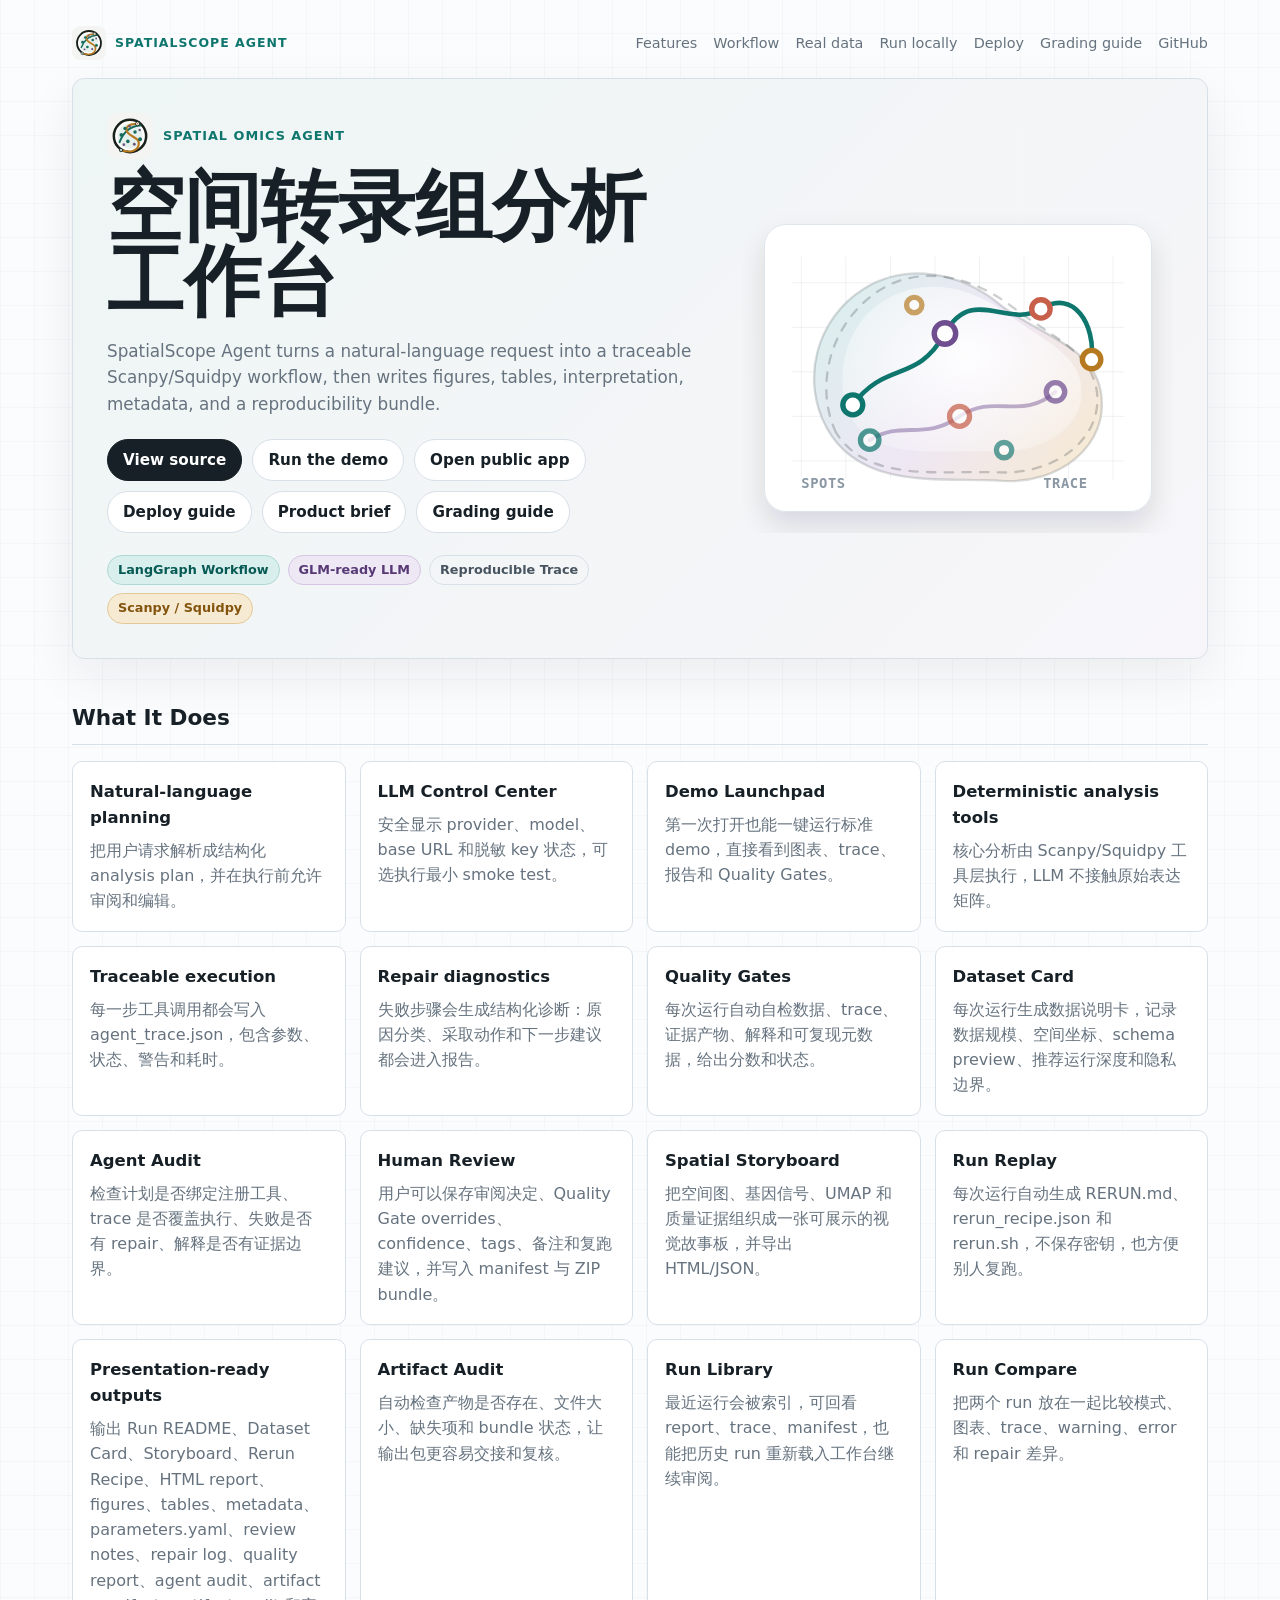
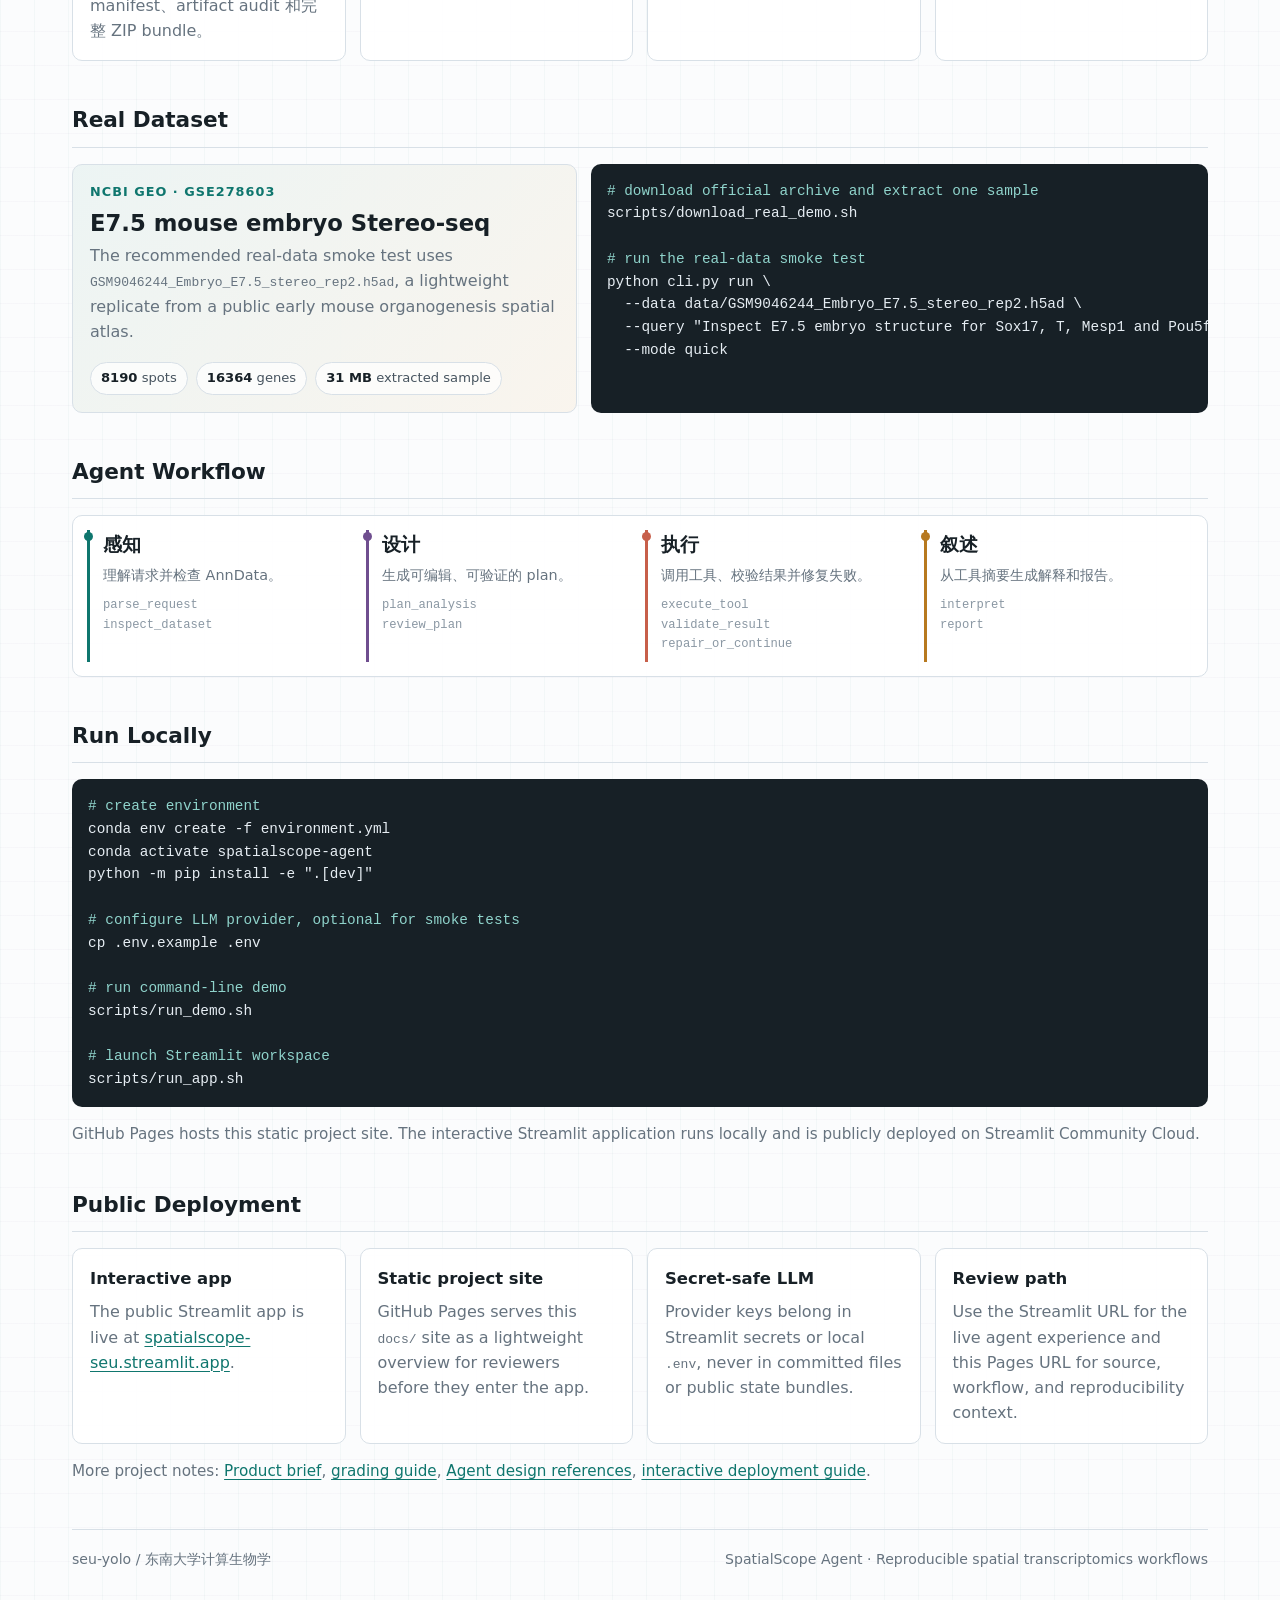
==== commit 883c5be0: "docs: prepare repository and report materials" ====
--- a/docs/index.html
+++ b/docs/index.html
@@ -18,6 +18,7 @@
         <a href="#data">Real data</a>
         <a href="#run">Run locally</a>
         <a href="#deploy">Deploy</a>
+        <a href="GRADING_GUIDE.md">Grading guide</a>
         <a href="https://github.com/seu-yolo/spatialscope-agent">GitHub</a>
       </div>
     </nav>
@@ -36,6 +37,7 @@
           <a class="button secondary" href="https://spatialscope-seu.streamlit.app/">Open public app</a>
           <a class="button secondary" href="https://github.com/seu-yolo/spatialscope-agent/blob/main/DEPLOYMENT.md">Deploy guide</a>
           <a class="button secondary" href="PRODUCT_BRIEF.md">Product brief</a>
+          <a class="button secondary" href="GRADING_GUIDE.md">Grading guide</a>
         </div>
         <div class="tag-wall" aria-label="Project tags">
           <span class="tag teal">LangGraph Workflow</span>
@@ -192,8 +194,8 @@
 <span># launch Streamlit workspace</span>
 scripts/run_app.sh</pre>
       <p class="note">
-        GitHub Pages hosts this static project site. The interactive Streamlit application runs locally,
-        or can later be deployed to Streamlit Community Cloud, Hugging Face Spaces, or Render.
+        GitHub Pages hosts this static project site. The interactive Streamlit application runs locally
+        and is publicly deployed on Streamlit Community Cloud.
       </p>
     </section>
 
@@ -220,6 +222,7 @@
       <p class="note">
         More project notes:
         <a href="PRODUCT_BRIEF.md">Product brief</a>,
+        <a href="GRADING_GUIDE.md">grading guide</a>,
         <a href="AGENT_DESIGN_REFERENCES.md">Agent design references</a>,
         <a href="https://github.com/seu-yolo/spatialscope-agent/blob/main/DEPLOYMENT.md">interactive deployment guide</a>.
       </p>
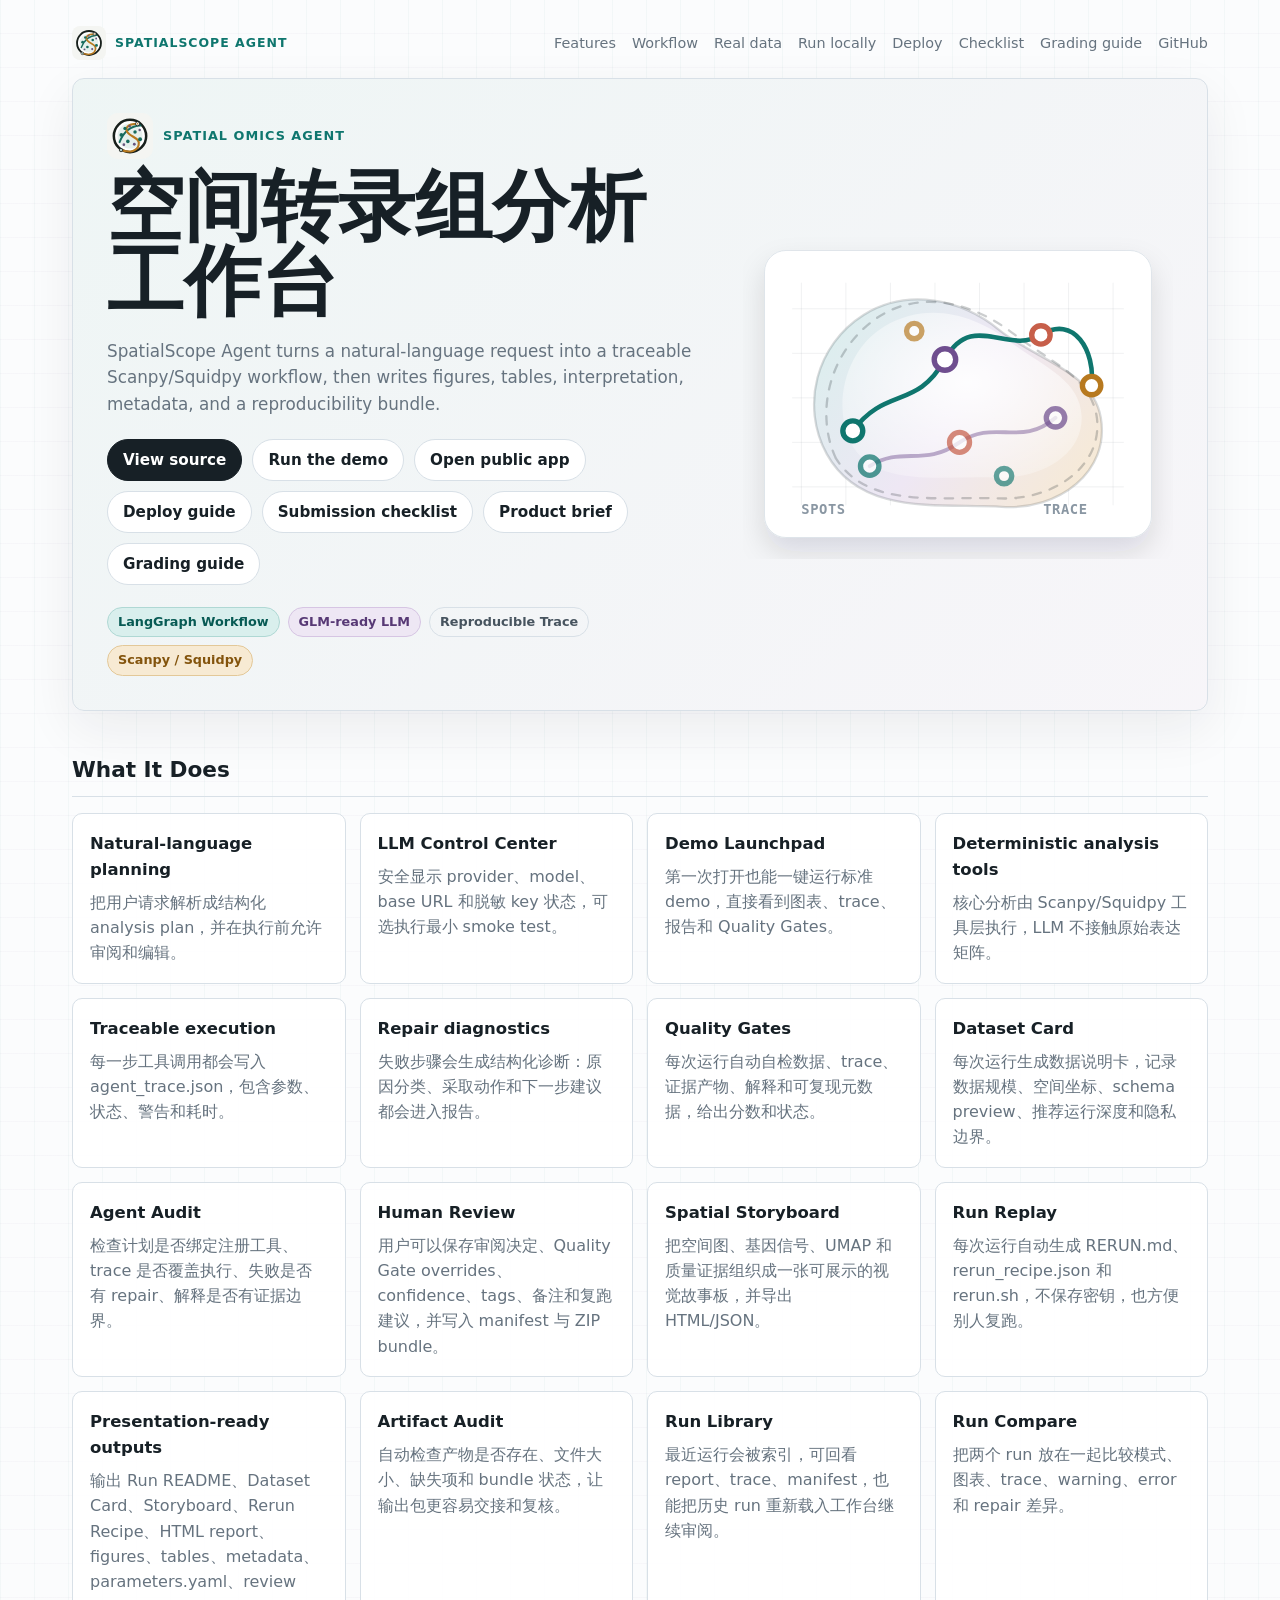
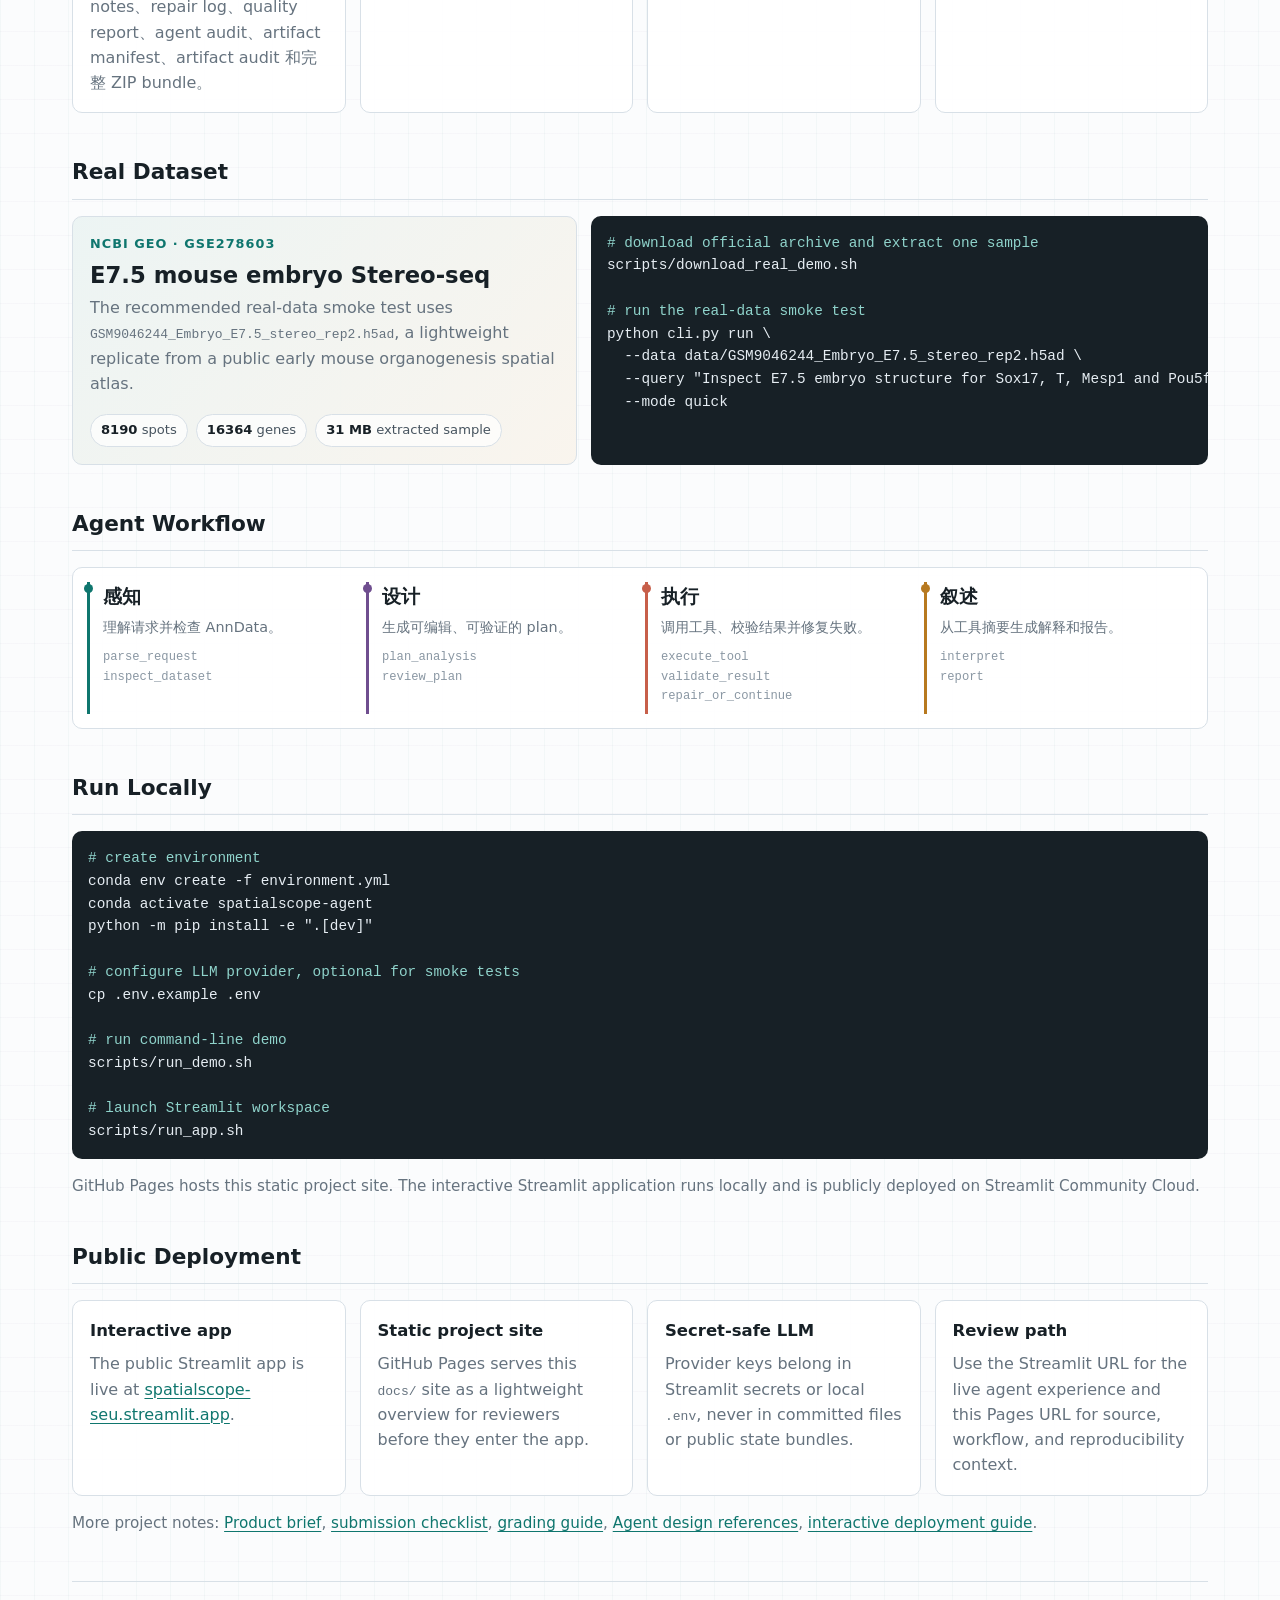
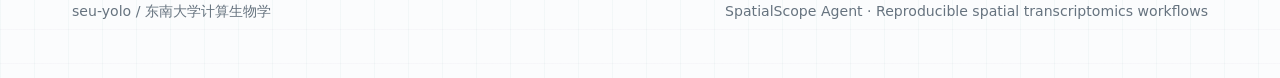
==== commit 7fd53922: "docs: link submission checklist" ====
--- a/docs/index.html
+++ b/docs/index.html
@@ -18,6 +18,7 @@
         <a href="#data">Real data</a>
         <a href="#run">Run locally</a>
         <a href="#deploy">Deploy</a>
+        <a href="SUBMISSION_CHECKLIST.md">Checklist</a>
         <a href="GRADING_GUIDE.md">Grading guide</a>
         <a href="https://github.com/seu-yolo/spatialscope-agent">GitHub</a>
       </div>
@@ -36,6 +37,7 @@
           <a class="button secondary" href="#run">Run the demo</a>
           <a class="button secondary" href="https://spatialscope-seu.streamlit.app/">Open public app</a>
           <a class="button secondary" href="https://github.com/seu-yolo/spatialscope-agent/blob/main/DEPLOYMENT.md">Deploy guide</a>
+          <a class="button secondary" href="SUBMISSION_CHECKLIST.md">Submission checklist</a>
           <a class="button secondary" href="PRODUCT_BRIEF.md">Product brief</a>
           <a class="button secondary" href="GRADING_GUIDE.md">Grading guide</a>
         </div>
@@ -222,6 +224,7 @@
       <p class="note">
         More project notes:
         <a href="PRODUCT_BRIEF.md">Product brief</a>,
+        <a href="SUBMISSION_CHECKLIST.md">submission checklist</a>,
         <a href="GRADING_GUIDE.md">grading guide</a>,
         <a href="AGENT_DESIGN_REFERENCES.md">Agent design references</a>,
         <a href="https://github.com/seu-yolo/spatialscope-agent/blob/main/DEPLOYMENT.md">interactive deployment guide</a>.
